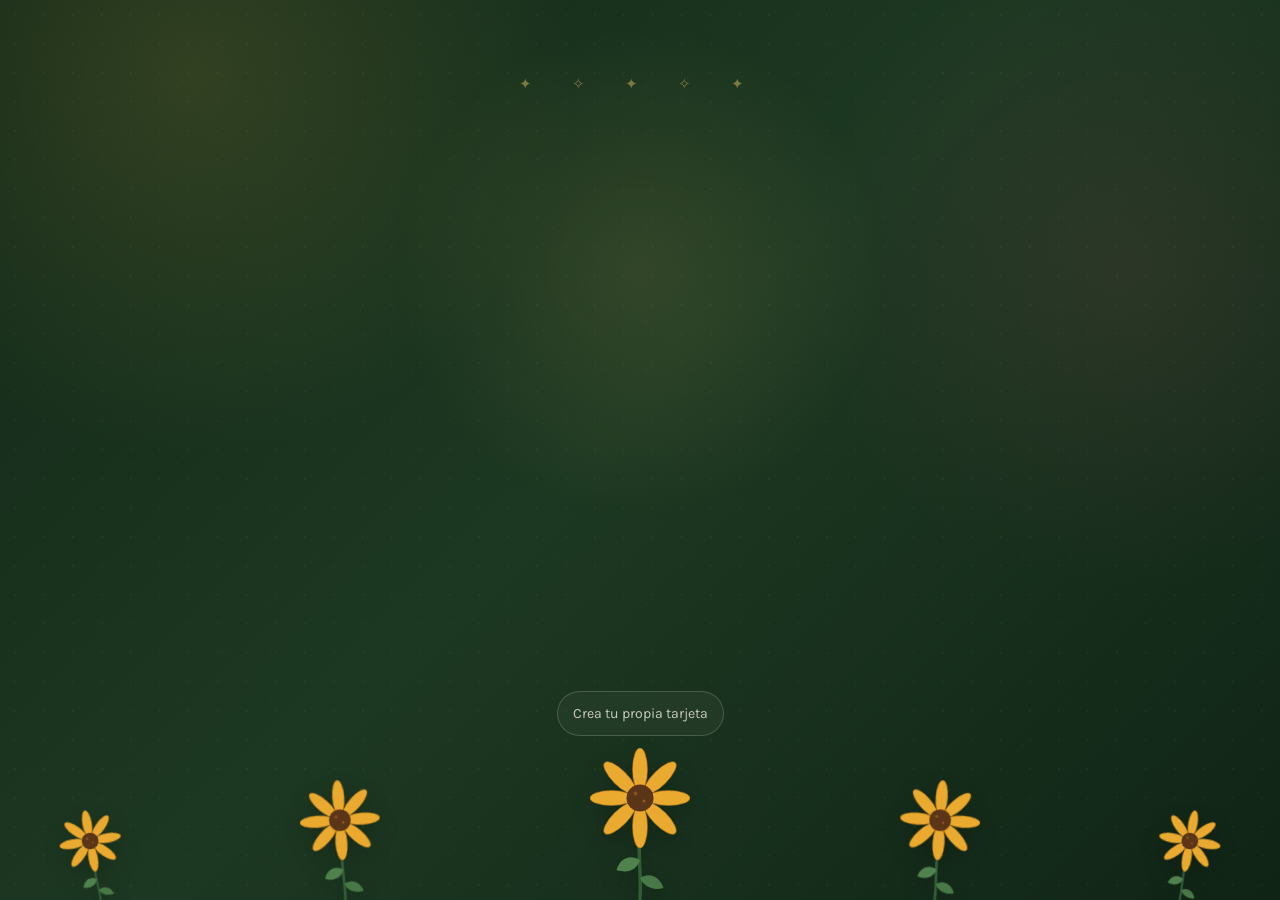
==== tarjeta.html @ 8144c994 "Add files via upload" ====
<!DOCTYPE html>
<html lang="es">
<head>
<meta charset="UTF-8">
<meta name="viewport" content="width=device-width, initial-scale=1.0">
<title>Una flor amarilla para ti</title>
<meta name="description" content="Alguien te envió una flor amarilla.">

<link rel="preconnect" href="https://fonts.googleapis.com">
<link rel="preconnect" href="https://fonts.gstatic.com" crossorigin>
<link href="https://fonts.googleapis.com/css2?family=Fraunces:ital,wght@0,400;0,500;0,600;1,500&family=Karla:wght@400;500;700&display=swap" rel="stylesheet">
<link rel="stylesheet" href="styles.css">
</head>
<body>

<!-- Símbolos de flores, reutilizados con <use> -->
<svg width="0" height="0" style="position:absolute" aria-hidden="true">
  <defs>
    <g id="flor-girasol">
      <path d="M100 176 C95 215 103 250 100 302" fill="none" stroke="#315c35" stroke-width="7" stroke-linecap="round"/>
      <path d="M100 224 C79 211 59 222 53 244 C76 252 94 243 100 224Z" fill="#4f824c"/>
      <path d="M100 260 C121 247 140 259 147 280 C124 286 107 276 100 260Z" fill="#477845"/>
      <g fill="var(--yellow)" stroke="#a66a17" stroke-width="1.2">
        <ellipse cx="100" cy="43" rx="15" ry="43"/>
        <ellipse cx="100" cy="43" rx="15" ry="43" transform="rotate(45 100 100)"/>
        <ellipse cx="100" cy="43" rx="15" ry="43" transform="rotate(90 100 100)"/>
        <ellipse cx="100" cy="43" rx="15" ry="43" transform="rotate(135 100 100)"/>
        <ellipse cx="100" cy="43" rx="15" ry="43" transform="rotate(180 100 100)"/>
        <ellipse cx="100" cy="43" rx="15" ry="43" transform="rotate(225 100 100)"/>
        <ellipse cx="100" cy="43" rx="15" ry="43" transform="rotate(270 100 100)"/>
        <ellipse cx="100" cy="43" rx="15" ry="43" transform="rotate(315 100 100)"/>
      </g>
      <circle cx="100" cy="100" r="27" fill="#5a3518"/>
      <circle cx="91" cy="91" r="4" fill="#8f5a23" opacity=".8"/>
      <circle cx="108" cy="106" r="3" fill="#9b6529" opacity=".8"/>
    </g>

    <g id="flor-margarita">
      <path d="M100 176 C95 215 103 250 100 302" fill="none" stroke="#315c35" stroke-width="7" stroke-linecap="round"/>
      <path d="M100 224 C79 211 59 222 53 244 C76 252 94 243 100 224Z" fill="#4f824c"/>
      <path d="M100 260 C121 247 140 259 147 280 C124 286 107 276 100 260Z" fill="#477845"/>
      <g fill="#fff8e8" stroke="#d7c7a5" stroke-width="1">
        <ellipse cx="100" cy="49" rx="10" ry="47"/>
        <ellipse cx="100" cy="49" rx="10" ry="47" transform="rotate(30 100 100)"/>
        <ellipse cx="100" cy="49" rx="10" ry="47" transform="rotate(60 100 100)"/>
        <ellipse cx="100" cy="49" rx="10" ry="47" transform="rotate(90 100 100)"/>
        <ellipse cx="100" cy="49" rx="10" ry="47" transform="rotate(120 100 100)"/>
        <ellipse cx="100" cy="49" rx="10" ry="47" transform="rotate(150 100 100)"/>
        <ellipse cx="100" cy="49" rx="10" ry="47" transform="rotate(180 100 100)"/>
        <ellipse cx="100" cy="49" rx="10" ry="47" transform="rotate(210 100 100)"/>
        <ellipse cx="100" cy="49" rx="10" ry="47" transform="rotate(240 100 100)"/>
        <ellipse cx="100" cy="49" rx="10" ry="47" transform="rotate(270 100 100)"/>
        <ellipse cx="100" cy="49" rx="10" ry="47" transform="rotate(300 100 100)"/>
        <ellipse cx="100" cy="49" rx="10" ry="47" transform="rotate(330 100 100)"/>
      </g>
      <circle cx="100" cy="100" r="21" fill="#d89b28"/>
      <circle cx="100" cy="100" r="15" fill="#b87920"/>
    </g>

    <!-- Tulipán: copa ancha, pétalos separados y cáliz claramente reconocible -->
    <g id="flor-tulipan">
      <path d="M100 174 C96 213 103 252 100 304" fill="none" stroke="#315c35" stroke-width="7" stroke-linecap="round"/>
      <path d="M100 223 C79 209 55 222 49 248 C74 255 93 242 100 223Z" fill="#4f824c"/>
      <path d="M100 258 C120 246 142 260 150 283 C125 288 107 276 100 258Z" fill="#477845"/>
      <path d="M55 70
               C62 93 65 112 63 132
               C61 153 73 176 91 181
               C98 183 100 174 100 164
               C99 145 93 127 92 109
               C91 91 82 76 70 65Z"
            fill="#e6a52c" stroke="#a86619" stroke-width="1.5"/>
      <path d="M145 70
               C138 93 135 112 137 132
               C139 153 127 176 109 181
               C102 183 100 174 100 164
               C101 145 107 127 108 109
               C109 91 118 76 130 65Z"
            fill="#f0bd45" stroke="#a86619" stroke-width="1.5"/>
      <path d="M70 65
               C79 76 88 82 100 82
               C112 82 121 76 130 65
               C128 91 126 111 127 132
               C128 160 117 181 100 184
               C83 181 72 160 73 132
               C74 111 72 91 70 65Z"
            fill="#f3c34f" stroke="#a86619" stroke-width="1.5"/>
      <path d="M100 83 C94 105 95 140 100 173" fill="none" stroke="#c47c20" stroke-width="2" opacity=".35"/>
      <path d="M82 83 C76 111 79 145 89 166" fill="none" stroke="#c47c20" stroke-width="1.5" opacity=".22"/>
      <path d="M118 83 C124 111 121 145 111 166" fill="none" stroke="#c47c20" stroke-width="1.5" opacity=".22"/>
    </g>

    <!-- Rosa: varios pétalos superpuestos y centro en espiral, en vez de círculos -->
    <g id="flor-rosa">
      <path d="M100 174 C96 213 103 252 100 304" fill="none" stroke="#315c35" stroke-width="7" stroke-linecap="round"/>
      <path d="M100 223 C78 210 56 223 50 248 C75 255 94 242 100 223Z" fill="#4f824c"/>
      <path d="M100 258 C120 246 142 260 150 283 C125 288 107 276 100 258Z" fill="#477845"/>
      <path d="M54 91
               C50 70 67 51 88 56
               C99 38 126 43 133 63
               C153 67 159 91 145 105
               C150 127 129 143 111 137
               C96 153 70 143 69 124
               C51 117 45 102 54 91Z"
            fill="#efbd43" stroke="#a86619" stroke-width="1.5"/>
      <path d="M66 88
               C75 67 96 63 109 78
               C121 63 145 73 141 93
               C159 100 149 124 130 121
               C128 140 103 143 94 126
               C77 138 59 121 69 107
               C53 101 55 91 66 88Z"
            fill="#f4c956" stroke="#b2711d" stroke-width="1.4"/>
      <path d="M80 91
               C84 76 103 73 111 87
               C122 77 137 91 128 103
               C139 114 122 130 109 119
               C101 135 82 124 88 110
               C72 106 70 96 80 91Z"
            fill="#e9ad32" stroke="#a86619" stroke-width="1.3"/>
      <path d="M92 96 C98 87 111 91 108 101 C119 100 121 113 110 116 C105 127 93 120 96 111 C85 110 84 100 92 96Z"
            fill="#d99225" stroke="#9a5f18" stroke-width="1.2"/>
      <path d="M99 101 C104 96 112 101 108 106 C113 111 106 116 101 112 C96 116 91 110 96 106 C92 102 95 98 99 101Z"
            fill="#9f5d1b"/>
    </g>
  </defs>
</svg>

<main class="tarjeta-page">
  <div class="bloom-stage" id="bloom-stage" hidden></div>

  <div class="card card-pending" id="card">
    <div class="petals-layer" id="petals"></div>
    <div class="card-flower">
      <svg viewBox="0 0 200 320" aria-hidden="true"><use href="#flor-girasol" id="flower-use"></use></svg>
    </div>
    <div class="card-ornament" aria-hidden="true">❦</div>
    <p class="card-to">Para <span id="c-to">ti</span></p>
    <p class="card-msg" id="c-msg">Hoy es un buen día para regalar flores amarillas.</p>
    <p class="card-from" id="c-from"></p>
  </div>
  <div class="tarjeta-footer">
    <a href="index.html">Crea tu propia tarjeta</a>
  </div>
</main>

<script src="tarjeta.js"></script>
</body>
</html>
---- styles.css ----
:root{
  --green-deep:#172d1b;
  --green-mid:#23452a;
  --green-panel:#2c5331;
  --green-line:rgba(255,247,220,.18);
  --yellow:#e9aa2f;
  --yellow-soft:#ffd66e;
  --gold:#b9781e;
  --cream:#fff6df;
  --paper:#f8edcf;
  --ink:#332512;
  --ink-soft:#756344;
  --text-onDark:#fff8e8;
  --text-onDark-muted:rgba(255,248,232,.76);
  --rose:#d45d6e;
  --shadow:0 28px 70px rgba(5,18,8,.42);
  --max-content:920px;
}
*{box-sizing:border-box}
html{scroll-behavior:smooth}
body{
  margin:0;
  min-height:100vh;
  color:var(--text-onDark);
  font-family:'Karla',sans-serif;
  font-size:1.05rem;
  line-height:1.65;
  -webkit-font-smoothing:antialiased;
  background:
    radial-gradient(circle at 15% 8%,rgba(255,205,82,.12),transparent 28%),
    radial-gradient(circle at 88% 30%,rgba(210,94,112,.10),transparent 25%),
    linear-gradient(135deg,#132918 0%,#1d3822 48%,#102416 100%);
  overflow-x:hidden;
}
body::before{
  content:"";
  position:fixed;
  inset:0;
  pointer-events:none;
  opacity:.28;
  background-image:
    radial-gradient(rgba(255,255,255,.16) 1px,transparent 1px),
    radial-gradient(rgba(255,214,110,.10) 1px,transparent 1px);
  background-size:29px 29px,47px 47px;
  background-position:0 0,13px 17px;
}
h1,h2,h3{font-family:'Fraunces',serif;font-weight:600;margin:0 0 .5em;line-height:1.1}
p{margin:0 0 1em}
a{color:inherit}
img,svg{display:block;max-width:100%}
button{font-family:'Karla',sans-serif;cursor:pointer;border:none}
button:focus-visible,a:focus-visible,input:focus-visible,textarea:focus-visible{outline:2px solid var(--yellow-soft);outline-offset:3px}
.wrap{max-width:var(--max-content);margin:0 auto;padding:0 24px}

/* HERO */
.hero{
  position:relative;
  padding:74px 0 54px;
  text-align:center;
}
.hero::after{
  content:"";
  position:absolute;
  left:8%;right:8%;bottom:0;height:1px;
  background:linear-gradient(90deg,transparent,rgba(255,214,110,.45),transparent);
}
.hero-flower{
  width:145px;
  margin:0 auto 20px;
  filter:drop-shadow(0 14px 20px rgba(0,0,0,.25));
}
.hero-flower svg{width:100%;height:auto}
@media (prefers-reduced-motion:no-preference){
  .hero-flower{animation:sway 6s ease-in-out infinite;transform-origin:50% 100%}
}
@keyframes sway{0%,100%{transform:rotate(-4deg) translateY(0)}50%{transform:rotate(4deg) translateY(-7px)}}
.hero h1{
  font-size:clamp(2.25rem,6vw,4.25rem);
  max-width:15ch;
  margin:0 auto;
  text-wrap:balance;
  text-shadow:0 4px 24px rgba(0,0,0,.22);
}
.hero .lede{
  max-width:62ch;
  margin:22px auto 0;
  color:var(--text-onDark-muted);
  font-size:1.08rem;
}
.pill{
  display:inline-flex;align-items:center;gap:9px;
  margin-top:28px;padding:10px 19px;border-radius:999px;
  background:rgba(255,246,220,.08);
  border:1px solid rgba(255,214,110,.30);
  box-shadow:inset 0 1px rgba(255,255,255,.08),0 8px 25px rgba(0,0,0,.16);
  backdrop-filter:blur(8px);
}
.pill strong{color:var(--yellow-soft)}
.cta-row{margin-top:34px;display:flex;justify-content:center}
.btn{
  display:inline-flex;align-items:center;justify-content:center;
  padding:14px 26px;border-radius:16px;
  font-size:1rem;font-weight:700;text-decoration:none;
  transition:transform .2s ease,box-shadow .2s ease,background .2s ease,border-color .2s ease;
}
.btn:hover{transform:translateY(-3px) scale(1.02)}
.btn-primary{
  color:#302007;
  background:linear-gradient(135deg,#f3bd45,#d99420);
  box-shadow:0 12px 30px rgba(211,151,35,.28),inset 0 1px rgba(255,255,255,.45);
}
.btn-primary:hover{background:linear-gradient(135deg,#ffd66e,#e9aa2f);box-shadow:0 16px 38px rgba(211,151,35,.38)}
.btn-ghost{
  color:var(--text-onDark);
  background:rgba(255,255,255,.055);
  border:1px solid var(--green-line);
  backdrop-filter:blur(8px);
}
.btn-ghost:hover{border-color:rgba(255,214,110,.55);color:var(--yellow-soft);background:rgba(255,214,110,.08)}

/* GARLAND */
.garland{
  display:flex;justify-content:center;align-items:flex-end;gap:18px;
  margin:12px 0 38px;opacity:.98;
  filter:drop-shadow(0 10px 18px rgba(0,0,0,.18));
}
.garland svg{width:48px;height:auto;transition:transform .3s ease}
.garland svg:nth-child(2){width:62px}
.garland svg:nth-child(3){width:54px}
.garland svg:nth-child(4){width:62px}
.garland svg:hover{transform:translateY(-7px) rotate(3deg)}

/* CARD */
.card{
  position:relative;
  isolation:isolate;
  background:
    radial-gradient(circle at 50% 0%,rgba(255,255,255,.7),transparent 34%),
    linear-gradient(135deg,var(--cream),var(--paper));
  color:var(--ink);
  border-radius:28px 10px 30px 12px;
  padding:58px 42px 48px;
  text-align:center;
  overflow:hidden;
  box-shadow:var(--shadow),inset 0 0 0 1px rgba(145,92,20,.16);
  transform:rotate(-.35deg);
}
.card::before{
  content:"";
  position:absolute;inset:13px;
  border:2px solid rgba(157,103,28,.30);
  border-radius:21px 7px 23px 8px;
  pointer-events:none;
}
.card::after{
  content:"";
  position:absolute;inset:20px;
  border:1px dashed rgba(157,103,28,.20);
  border-radius:17px 5px 19px 6px;
  pointer-events:none;
}
.card .card-flower{width:125px;margin:0 auto 17px;position:relative;z-index:2;filter:drop-shadow(0 10px 12px rgba(113,68,18,.22))}
.card-flower svg{width:100%;height:auto}
.card-to{
  font-family:'Fraunces',serif;font-size:1.48rem;
  color:#694617;margin-bottom:16px;position:relative;z-index:2;
}
.card-msg{
  font-family:'Fraunces',serif;font-style:italic;font-size:1.25rem;line-height:1.62;
  max-width:38ch;margin:0 auto 22px;position:relative;z-index:2;white-space:pre-wrap;
}
.card-from{color:var(--ink-soft);font-size:1rem;position:relative;z-index:2}
.card .petals-layer{position:absolute;inset:0;overflow:hidden;pointer-events:none;z-index:3}
.petal{
  position:absolute;top:-12%;width:13px;height:18px;
  background:linear-gradient(135deg,#f6c84d,#d99020);
  border-radius:70% 20% 70% 20%;
  opacity:.9;animation-name:fall;animation-timing-function:ease-in-out;animation-fill-mode:forwards;
  box-shadow:0 2px 5px rgba(109,65,13,.18);
}
@keyframes fall{
  0%{transform:translate(0,0) rotate(0deg) scale(.8);opacity:0}
  12%{opacity:.95}
  100%{transform:translate(var(--drift,20px),460px) rotate(300deg) scale(1.1);opacity:0}
}

/* CREATOR */
.creator{position:relative;padding:38px 0 80px;margin-top:14px}
.creator h2{font-size:clamp(2rem,4vw,2.8rem);text-align:center;padding-top:16px}
.creator .intro{color:var(--text-onDark-muted);margin:0 auto 38px;max-width:62ch;text-align:center}
.creator-grid{
  display:grid;grid-template-columns:1fr;gap:34px;
  align-items:start;
}
@media (min-width:760px){.creator-grid{grid-template-columns:minmax(0,1fr) minmax(0,1fr)}}
.creator-grid > form{
  padding:30px;border-radius:26px;
  background:linear-gradient(145deg,rgba(255,255,255,.075),rgba(255,255,255,.025));
  border:1px solid rgba(255,214,110,.16);
  box-shadow:0 20px 45px rgba(0,0,0,.18);
  backdrop-filter:blur(10px);
}
form{display:flex;flex-direction:column;gap:19px}
.field label,fieldset.flower-field legend{
  display:block;font-size:.92rem;color:var(--text-onDark-muted);margin-bottom:7px;font-weight:700
}
.field input,.field textarea{
  width:100%;background:rgba(11,31,16,.35);
  border:1px solid var(--green-line);border-radius:14px;
  padding:13px 15px;color:var(--text-onDark);
  font-family:'Karla',sans-serif;font-size:1rem;
  box-shadow:inset 0 1px rgba(255,255,255,.035);
  transition:border-color .2s,box-shadow .2s,transform .2s;
}
.field input:focus,.field textarea:focus{
  border-color:rgba(255,214,110,.65);
  box-shadow:0 0 0 4px rgba(255,214,110,.09);
  transform:translateY(-1px);outline:none
}
.field textarea{min-height:125px;resize:vertical}
.field input::placeholder,.field textarea::placeholder{color:rgba(243,239,227,.42)}
fieldset.flower-field{border:none;padding:0;margin:0}
.flower-options{display:grid;grid-template-columns:repeat(4,1fr);gap:9px}
.flower-option{position:relative}
.flower-option input{position:absolute;opacity:0;width:100%;height:100%;margin:0;cursor:pointer}
.flower-option .chip{
  display:flex;flex-direction:column;align-items:center;gap:6px;
  width:100%;padding:12px 5px 10px;border-radius:15px;
  border:1px solid var(--green-line);background:rgba(255,255,255,.045);
  transition:transform .2s,border-color .2s,background .2s,box-shadow .2s
}
.flower-option .chip svg{width:45px;height:68px}
.flower-option .chip span{font-size:.76rem;color:var(--text-onDark-muted)}
.flower-option:hover .chip{transform:translateY(-3px);border-color:rgba(255,214,110,.35)}
.flower-option input:checked + .chip{
  border-color:var(--yellow-soft);
  background:linear-gradient(145deg,rgba(231,167,46,.20),rgba(231,167,46,.07));
  box-shadow:0 9px 22px rgba(0,0,0,.14),inset 0 0 0 1px rgba(255,214,110,.15)
}
.flower-option input:checked + .chip span{color:var(--yellow-soft);font-weight:700}
.flower-option input:focus-visible + .chip{outline:2px solid var(--yellow-soft);outline-offset:2px}
.form-actions{display:flex;flex-wrap:wrap;gap:12px;margin-top:3px}
.form-actions .btn{flex:1;min-width:145px}
#copy-feedback{min-height:1.2em;font-size:.9rem;color:var(--yellow-soft);margin:2px 0 0;text-align:center}
.creator-grid > div > .card{position:sticky;top:24px}
.preview-note{text-align:center;font-size:.85rem;color:var(--text-onDark-muted);margin-top:15px}

/* ABOUT + FOOTER */
.about{
  padding:25px 0 70px;
  border-top:1px solid rgba(255,214,110,.16);
  background:rgba(0,0,0,.08)
}
.about .grid{
  display:grid;grid-template-columns:1fr;gap:18px;padding:35px 0 0;
  max-width:760px;margin:auto
}
.about h2{font-size:clamp(2rem,4vw,2.7rem)}
.about p{color:var(--text-onDark-muted)}
footer{
  padding:35px 0 50px;border-top:1px solid var(--green-line);
  text-align:center;color:var(--text-onDark-muted);font-size:.88rem
}
footer a{color:var(--yellow-soft);text-decoration:none}
footer a:hover{text-decoration:underline}

/* TARJETA DESTINATARIO */
.tarjeta-page{
  min-height:100vh;display:flex;flex-direction:column;align-items:center;justify-content:center;
  padding:38px 20px;position:relative;
  background:
    radial-gradient(circle at 50% 30%,rgba(255,214,110,.10),transparent 28%),
    transparent;
}
.tarjeta-page .card{width:100%;max-width:500px}
.tarjeta-footer{margin-top:30px;text-align:center;opacity:0;animation:footer-in .7s ease-out .35s forwards}
.tarjeta-footer a{
  display:inline-block;padding:10px 15px;border:1px solid var(--green-line);border-radius:999px;
  background:rgba(255,255,255,.04);font-size:.88rem;color:var(--text-onDark-muted);text-decoration:none;
  transition:.2s
}
.tarjeta-footer a:hover{color:var(--yellow-soft);border-color:rgba(255,214,110,.4);transform:translateY(-2px)}
@keyframes footer-in{to{opacity:1}}
.card.card-pending{opacity:0;transform:translateY(22px) scale(.94) rotate(-1deg)}
.card.card-reveal{animation:card-in .9s cubic-bezier(.2,.9,.25,1) forwards}
@keyframes card-in{0%{opacity:0;transform:translateY(28px) scale(.88) rotate(-2deg)}65%{opacity:1;transform:translateY(-5px) scale(1.015) rotate(.35deg)}100%{opacity:1;transform:rotate(-.35deg)}}

/* BLOOM */
.bloom-stage{position:fixed;inset:0;z-index:5;overflow:hidden;pointer-events:none}
.stage-anchor{position:absolute;bottom:-8px;width:var(--w,80px);transform:translateX(-50%)}
.stage-flower{transform:rotate(var(--rot,0deg));transform-origin:bottom center;transition:transform .8s cubic-bezier(.55,0,.85,.35),opacity .8s ease-in}
.stage-flower svg{width:100%;height:auto;display:block;filter:drop-shadow(0 8px 10px rgba(0,0,0,.18))}
.stage-flower .grow{
  opacity:0;transform:scaleY(0);transform-origin:bottom center;
  animation:stem-grow .95s cubic-bezier(.34,1.4,.64,1) forwards;animation-delay:var(--delay,0s)
}
.stage-flower.leaving{transform:translate(var(--tx,0),-25px) rotate(var(--rot,0deg)) scale(.72);opacity:0}
@keyframes stem-grow{0%{transform:scaleY(0);opacity:0}65%{transform:scaleY(1.08);opacity:1}100%{transform:scaleY(1);opacity:1}}

/* EXTRA FLOATING DECOR */
.hero::before,.tarjeta-page::before{
  content:"✦  ✧  ✦  ✧  ✦";
  position:absolute;top:20px;left:50%;transform:translateX(-50%);
  color:rgba(255,214,110,.42);letter-spacing:18px;font-size:13px;white-space:nowrap;
  animation:sparkle 3s ease-in-out infinite
}
.tarjeta-page::before{top:8%;font-size:15px}
@keyframes sparkle{0%,100%{opacity:.35;transform:translateX(-50%) scale(.96)}50%{opacity:.85;transform:translateX(-50%) scale(1.04)}}

@media (max-width:600px){
  .hero{padding-top:55px}
  .hero h1{font-size:2.25rem}
  .hero-flower{width:120px}
  .garland{gap:8px}
  .garland svg{width:35px!important}
  .card{padding:48px 25px 40px}
  .card .card-flower{width:108px}
  .creator-grid > form{padding:22px}
  .flower-options{grid-template-columns:repeat(2,1fr)}
  .form-actions{flex-direction:column}
}
@media (prefers-reduced-motion:reduce){
  html{scroll-behavior:auto}
  *,*::before,*::after{animation-duration:.01ms!important;animation-iteration-count:1!important;transition-duration:.01ms!important}
  .bloom-stage{display:none}
  .card.card-pending{opacity:1;transform:none}
}

.hero-kicker{display:inline-block;margin-bottom:13px;color:var(--yellow-soft);font-weight:700;letter-spacing:.10em;text-transform:uppercase;font-size:.78rem;opacity:.9}

.card-ornament{position:relative;z-index:2;color:var(--gold);font-size:1.55rem;line-height:1;margin-bottom:7px;opacity:.85;text-shadow:0 2px 5px rgba(145,92,20,.16)}
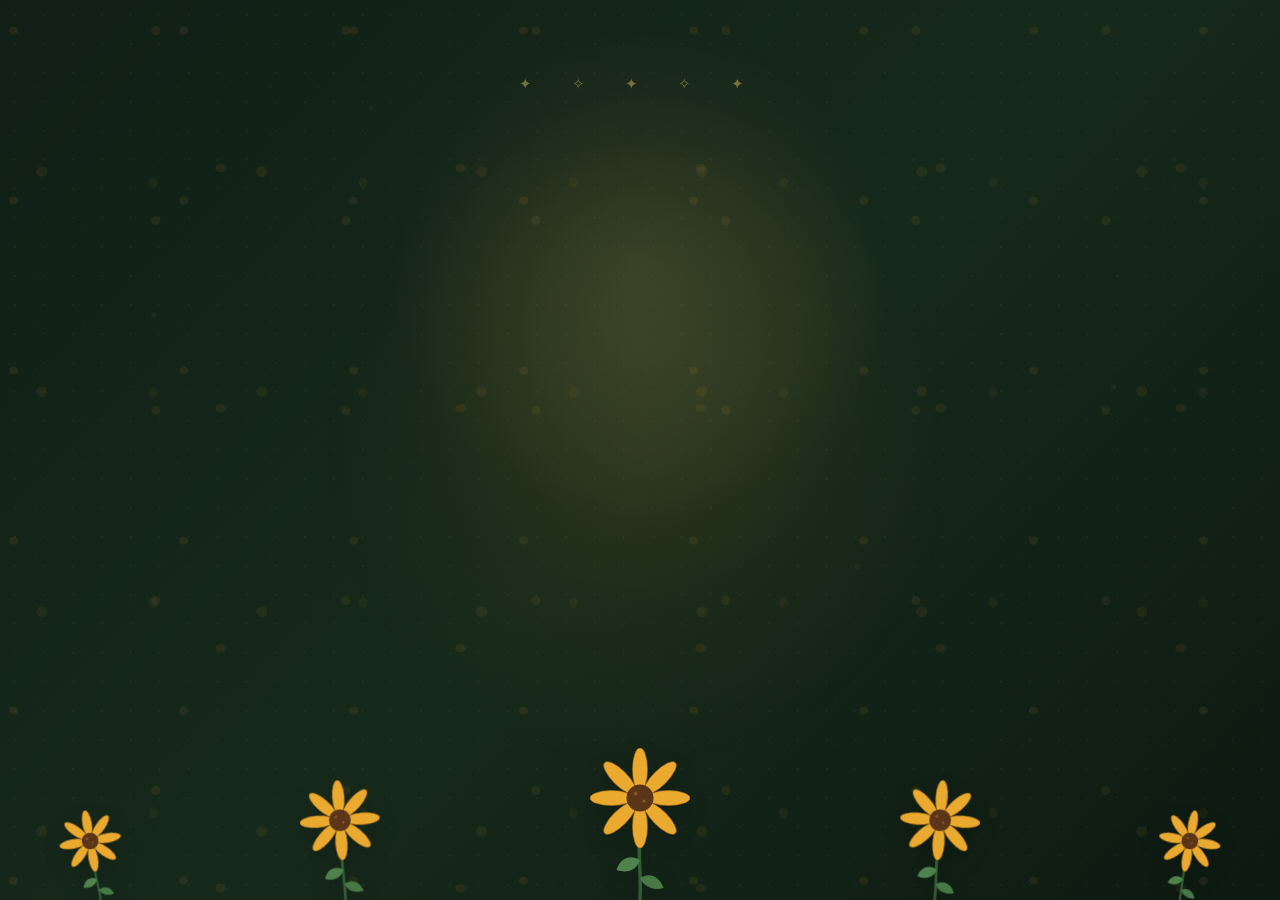
==== commit 0ec264f3: "Add files via upload" ====
--- a/tarjeta.html
+++ b/tarjeta.html
@@ -12,6 +12,7 @@
 <link rel="stylesheet" href="styles.css">
 </head>
 <body>
+  <div class="background-blooms" aria-hidden="true"></div>
 
 <!-- Símbolos de flores, reutilizados con <use> -->
 <svg width="0" height="0" style="position:absolute" aria-hidden="true">
@@ -138,9 +139,6 @@
     <p class="card-msg" id="c-msg">Hoy es un buen día para regalar flores amarillas.</p>
     <p class="card-from" id="c-from"></p>
   </div>
-  <div class="tarjeta-footer">
-    <a href="index.html">Crea tu propia tarjeta</a>
-  </div>
 </main>
 
 <script src="tarjeta.js"></script>
--- a/styles.css
+++ b/styles.css
@@ -28,9 +28,8 @@
   line-height:1.65;
   -webkit-font-smoothing:antialiased;
   background:
-    radial-gradient(circle at 15% 8%,rgba(255,205,82,.12),transparent 28%),
-    radial-gradient(circle at 88% 30%,rgba(210,94,112,.10),transparent 25%),
-    linear-gradient(135deg,#132918 0%,#1d3822 48%,#102416 100%);
+    radial-gradient(circle at 50% 38%,rgba(255,214,110,.055),transparent 30%),
+    linear-gradient(135deg,#111f16 0%,#17291b 52%,#0d1911 100%);
   overflow-x:hidden;
 }
 body::before{
@@ -140,7 +139,7 @@
     linear-gradient(135deg,var(--cream),var(--paper));
   color:var(--ink);
   border-radius:28px 10px 30px 12px;
-  padding:58px 42px 48px;
+  padding:72px 54px 58px;
   text-align:center;
   overflow:hidden;
   box-shadow:var(--shadow),inset 0 0 0 1px rgba(145,92,20,.16);
@@ -273,7 +272,7 @@
     radial-gradient(circle at 50% 30%,rgba(255,214,110,.10),transparent 28%),
     transparent;
 }
-.tarjeta-page .card{width:100%;max-width:500px}
+.tarjeta-page .card{width:min(92vw,650px);max-width:650px;min-height:620px;display:flex;flex-direction:column;justify-content:center}
 .tarjeta-footer{margin-top:30px;text-align:center;opacity:0;animation:footer-in .7s ease-out .35s forwards}
 .tarjeta-footer a{
   display:inline-block;padding:10px 15px;border:1px solid var(--green-line);border-radius:999px;
@@ -330,3 +329,116 @@
 .hero-kicker{display:inline-block;margin-bottom:13px;color:var(--yellow-soft);font-weight:700;letter-spacing:.10em;text-transform:uppercase;font-size:.78rem;opacity:.9}
 
 .card-ornament{position:relative;z-index:2;color:var(--gold);font-size:1.55rem;line-height:1;margin-bottom:7px;opacity:.85;text-shadow:0 2px 5px rgba(145,92,20,.16)}
+
+/* V2 — botanical background and richer paper-card decoration */
+.background-blooms{
+  position:fixed;
+  inset:0;
+  z-index:0;
+  pointer-events:none;
+  overflow:hidden;
+  opacity:.72;
+}
+.background-blooms::before,
+.background-blooms::after{
+  content:"";
+  position:absolute;
+  inset:0;
+  background-repeat:no-repeat;
+}
+.background-blooms::before{
+  background:
+    radial-gradient(ellipse at 8% 18%,rgba(233,170,47,.12) 0 4px,transparent 5px),
+    radial-gradient(ellipse at 19% 78%,rgba(233,170,47,.10) 0 5px,transparent 6px),
+    radial-gradient(ellipse at 82% 16%,rgba(233,170,47,.11) 0 4px,transparent 5px),
+    radial-gradient(ellipse at 92% 70%,rgba(233,170,47,.10) 0 5px,transparent 6px),
+    radial-gradient(ellipse at 73% 87%,rgba(233,170,47,.08) 0 4px,transparent 5px);
+  background-size:170px 170px,220px 220px,190px 190px,240px 240px,210px 210px;
+  animation:bg-drift 18s ease-in-out infinite alternate;
+}
+.background-blooms::after{
+  opacity:.55;
+  background-image:
+    radial-gradient(circle at 12% 35%,rgba(255,214,110,.16) 0 2px,transparent 3px),
+    radial-gradient(circle at 87% 43%,rgba(255,214,110,.15) 0 2px,transparent 3px),
+    radial-gradient(circle at 29% 12%,rgba(255,214,110,.12) 0 2px,transparent 3px),
+    radial-gradient(circle at 67% 63%,rgba(255,214,110,.13) 0 2px,transparent 3px);
+  animation:sparkle-field 7s ease-in-out infinite;
+}
+@keyframes bg-drift{
+  from{transform:translate3d(-7px,0,0) scale(1)}
+  to{transform:translate3d(7px,-8px,0) scale(1.035)}
+}
+@keyframes sparkle-field{
+  0%,100%{opacity:.3}
+  50%{opacity:.8}
+}
+
+/* Little botanical corners on the paper */
+.card{
+  border:1px solid rgba(133,83,16,.14);
+}
+.card::before{
+  inset:12px;
+  border:2px solid rgba(157,103,28,.34);
+  box-shadow:
+    inset 0 0 0 7px rgba(255,255,255,.08),
+    inset 0 0 0 9px rgba(157,103,28,.08);
+}
+.card::after{
+  inset:25px;
+  border:1px dashed rgba(157,103,28,.26);
+}
+.card > *:not(.petals-layer){
+  position:relative;
+  z-index:4;
+}
+.card::marker{display:none}
+.card-ornament{
+  font-size:2rem;
+  letter-spacing:.25em;
+  margin-bottom:10px;
+  text-shadow:0 2px 5px rgba(145,92,20,.18);
+}
+.card .card-flower{
+  width:145px;
+  margin-bottom:22px;
+  filter:drop-shadow(0 13px 16px rgba(113,68,18,.25));
+}
+.card-to{
+  font-size:1.65rem;
+  margin-bottom:20px;
+}
+.card-msg{
+  font-size:1.38rem;
+  max-width:39ch;
+}
+.card-from{font-size:1.05rem}
+.tarjeta-page{
+  position:relative;
+  z-index:1;
+}
+.tarjeta-page::after{
+  content:"";
+  position:absolute;
+  width:min(700px,90vw);
+  height:min(700px,90vw);
+  border-radius:50%;
+  background:radial-gradient(circle,rgba(233,170,47,.07),transparent 65%);
+  pointer-events:none;
+  z-index:-1;
+}
+
+/* More visible falling petals around the reveal */
+.card .petal{
+  width:15px;
+  height:21px;
+}
+
+/* Main-page sections sit above the decorative background */
+.hero,.creator,.about,footer{
+  position:relative;
+  z-index:1;
+}
+
+.tarjeta-footer{display:none!important}
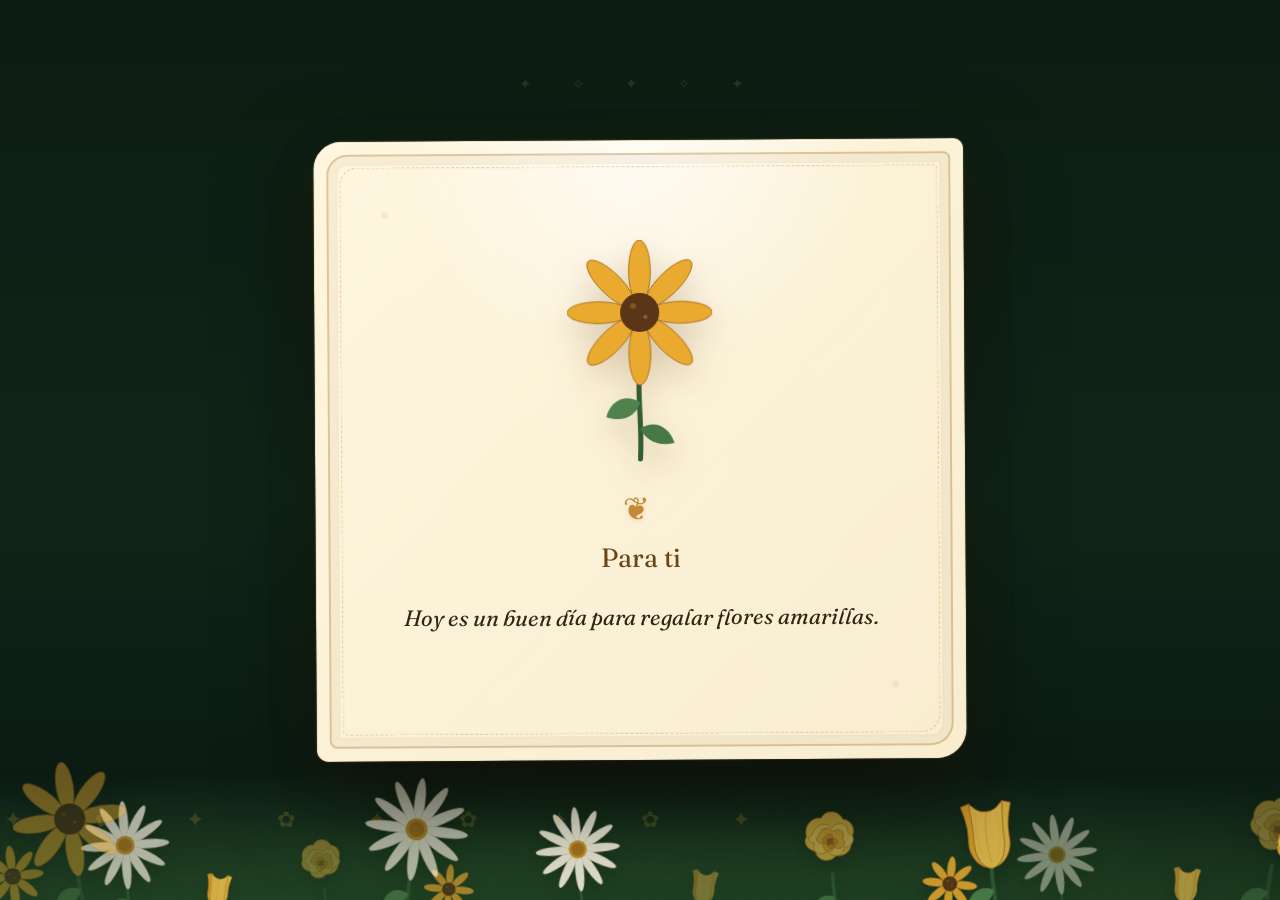
==== commit bd54466f: "Add files via upload" ====
--- a/tarjeta.html
+++ b/tarjeta.html
@@ -9,6 +9,7 @@
 <link rel="preconnect" href="https://fonts.googleapis.com">
 <link rel="preconnect" href="https://fonts.gstatic.com" crossorigin>
 <link href="https://fonts.googleapis.com/css2?family=Fraunces:ital,wght@0,400;0,500;0,600;1,500&family=Karla:wght@400;500;700&display=swap" rel="stylesheet">
+<link rel="icon" type="image/svg+xml" href="favicon.svg">
 <link rel="stylesheet" href="styles.css">
 </head>
 <body>
@@ -127,7 +128,7 @@
 </svg>
 
 <main class="tarjeta-page">
-  <div class="bloom-stage" id="bloom-stage" hidden></div>
+  <div class="flower-meadow" id="flower-meadow" aria-hidden="true"></div>
 
   <div class="card card-pending" id="card">
     <div class="petals-layer" id="petals"></div>
--- a/styles.css
+++ b/styles.css
@@ -442,3 +442,134 @@
 }
 
 .tarjeta-footer{display:none!important}
+
+/* V3 — quiet night garden: the card is the focus, the flowers live in the background */
+.tarjeta-page{
+  isolation:isolate;
+  overflow:hidden;
+  min-height:100svh;
+  background:
+    radial-gradient(circle at 50% 40%,rgba(255,211,102,.075),transparent 24%),
+    linear-gradient(180deg,#0d1c12 0%,#102518 55%,#0a1710 100%);
+}
+.tarjeta-page .background-blooms{
+  opacity:.35;
+  z-index:-4;
+}
+.tarjeta-page::before{z-index:-2;opacity:.28}
+.tarjeta-page::after{z-index:-3}
+
+/* A real field of flowers at the bottom */
+.flower-meadow{
+  position:absolute;
+  z-index:-1;
+  left:-4vw;
+  right:-4vw;
+  bottom:-10px;
+  height:44vh;
+  min-height:260px;
+  max-height:430px;
+  pointer-events:none;
+  overflow:hidden;
+  mask-image:linear-gradient(to top,black 0%,black 58%,transparent 100%);
+  -webkit-mask-image:linear-gradient(to top,black 0%,black 58%,transparent 100%);
+}
+.flower-meadow::before{
+  content:"";
+  position:absolute;
+  left:0;right:0;bottom:0;
+  height:45%;
+  background:
+    radial-gradient(ellipse at 10% 100%,rgba(38,74,40,.78),transparent 55%),
+    radial-gradient(ellipse at 36% 100%,rgba(30,62,34,.78),transparent 58%),
+    radial-gradient(ellipse at 66% 100%,rgba(37,72,38,.72),transparent 56%),
+    radial-gradient(ellipse at 92% 100%,rgba(28,60,32,.76),transparent 55%);
+}
+.meadow-flower{
+  position:absolute;
+  bottom:-34px;
+  width:var(--flower-w);
+  transform:rotate(var(--flower-rot));
+  opacity:var(--depth);
+  filter:drop-shadow(0 7px 7px rgba(0,0,0,.18));
+  transform-origin:50% 100%;
+  animation:
+    meadow-rise 1.1s cubic-bezier(.2,.9,.25,1) var(--rise-delay) both,
+    wind-sway 4.6s ease-in-out var(--wind-delay) infinite;
+}
+.meadow-flower-inner{
+  transform-origin:50% 100%;
+}
+.meadow-flower svg{
+  width:100%;
+  height:auto;
+}
+@keyframes meadow-rise{
+  from{opacity:0;transform:translateY(80px) rotate(var(--flower-rot)) scale(.75)}
+  to{opacity:var(--depth);transform:translateY(0) rotate(var(--flower-rot)) scale(1)}
+}
+@keyframes wind-sway{
+  0%,100%{margin-left:0;transform:rotate(calc(var(--flower-rot) - 2deg))}
+  25%{margin-left:9px;transform:rotate(calc(var(--flower-rot) + 5deg))}
+  50%{margin-left:17px;transform:rotate(calc(var(--flower-rot) + 8deg))}
+  75%{margin-left:6px;transform:rotate(calc(var(--flower-rot) + 2deg))}
+}
+
+/* A second, subtle layer of tiny yellow blooms farther back */
+.flower-meadow::after{
+  content:"✦  ✿  ✦   ✿   ✦   ✿  ✦  ✿  ✦";
+  position:absolute;
+  left:4%;
+  right:4%;
+  bottom:18%;
+  color:rgba(238,183,57,.18);
+  font-size:clamp(14px,2vw,22px);
+  letter-spacing:clamp(12px,3vw,34px);
+  white-space:nowrap;
+  animation:far-blossoms 5s ease-in-out infinite;
+}
+@keyframes far-blossoms{
+  0%,100%{transform:translateX(-8px);opacity:.35}
+  50%{transform:translateX(12px);opacity:.8}
+}
+
+/* The card now sits clearly above the meadow */
+.tarjeta-page .card{
+  z-index:5;
+  box-shadow:
+    0 35px 90px rgba(0,0,0,.55),
+    0 0 0 1px rgba(255,218,133,.09),
+    0 18px 55px rgba(183,120,30,.10),
+    inset 0 1px rgba(255,255,255,.65);
+}
+.tarjeta-page .card-reveal{
+  animation:card-in-v3 1s cubic-bezier(.18,.9,.25,1) forwards;
+}
+@keyframes card-in-v3{
+  0%{opacity:0;transform:translateY(32px) scale(.94) rotate(-1.5deg)}
+  65%{opacity:1;transform:translateY(-7px) scale(1.012) rotate(.45deg)}
+  100%{opacity:1;transform:translateY(0) scale(1) rotate(-.35deg)}
+}
+.tarjeta-page .card::before{
+  background:
+    radial-gradient(circle at 9% 10%,rgba(189,127,33,.10) 0 3px,transparent 4px),
+    radial-gradient(circle at 91% 90%,rgba(189,127,33,.10) 0 3px,transparent 4px);
+}
+.tarjeta-page .card::after{
+  box-shadow:inset 0 0 0 1px rgba(157,103,28,.04);
+}
+
+@media (max-width:700px){
+  .flower-meadow{height:34vh;min-height:205px}
+  .meadow-flower{bottom:-30px}
+  .tarjeta-page .card{
+    width:min(94vw,650px);
+    min-height:570px;
+    padding:55px 28px 48px;
+  }
+}
+@media (prefers-reduced-motion:reduce){
+  .flower-meadow{display:block;opacity:.55}
+  .meadow-flower{animation:none!important;transform:rotate(var(--flower-rot))!important}
+  .flower-meadow::after{animation:none}
+}
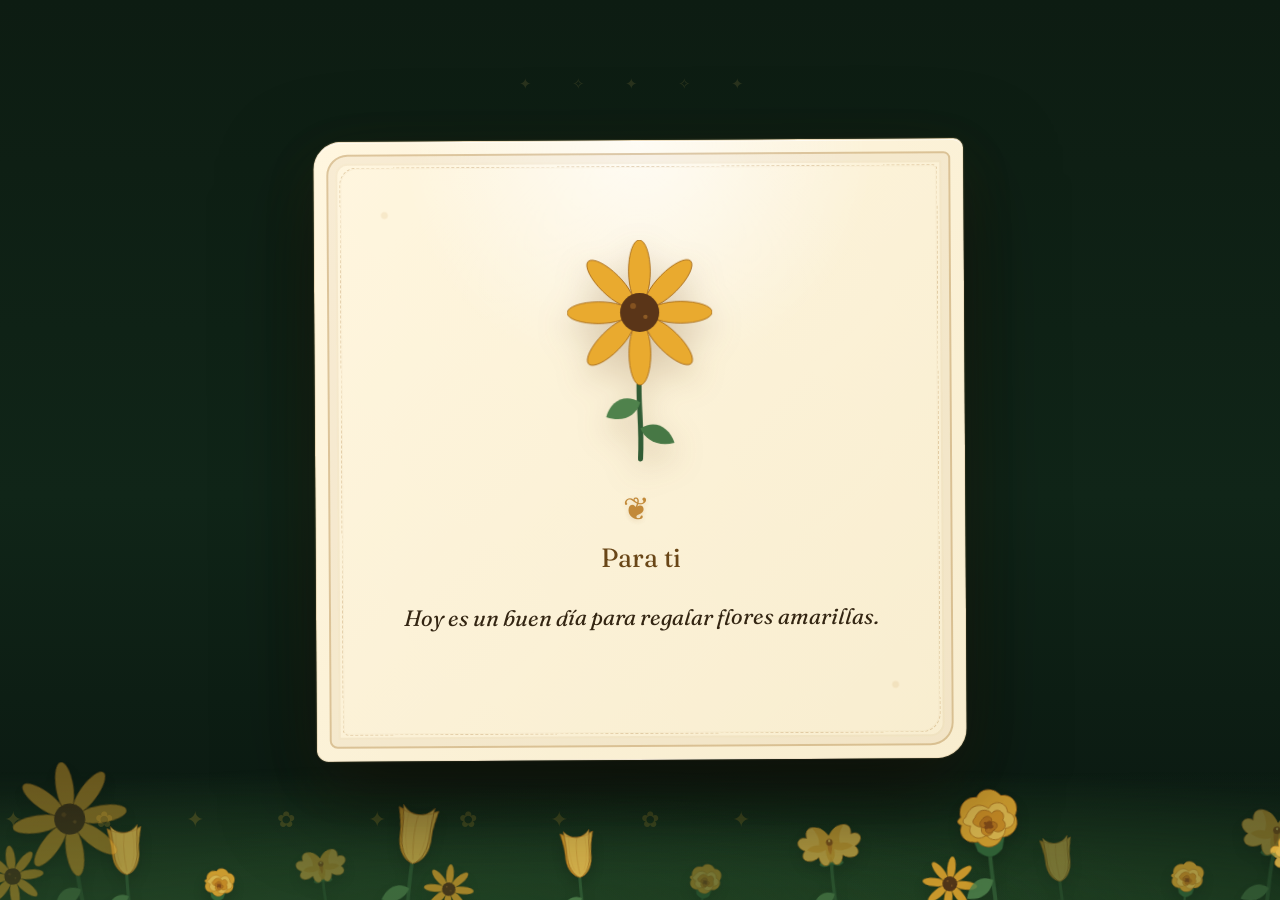
==== commit 1b738ce7: "Add files via upload" ====
--- a/tarjeta.html
+++ b/tarjeta.html
@@ -36,94 +36,120 @@
       <circle cx="91" cy="91" r="4" fill="#8f5a23" opacity=".8"/>
       <circle cx="108" cy="106" r="3" fill="#9b6529" opacity=".8"/>
     </g>
-
-    <g id="flor-margarita">
-      <path d="M100 176 C95 215 103 250 100 302" fill="none" stroke="#315c35" stroke-width="7" stroke-linecap="round"/>
-      <path d="M100 224 C79 211 59 222 53 244 C76 252 94 243 100 224Z" fill="#4f824c"/>
-      <path d="M100 260 C121 247 140 259 147 280 C124 286 107 276 100 260Z" fill="#477845"/>
-      <g fill="#fff8e8" stroke="#d7c7a5" stroke-width="1">
-        <ellipse cx="100" cy="49" rx="10" ry="47"/>
-        <ellipse cx="100" cy="49" rx="10" ry="47" transform="rotate(30 100 100)"/>
-        <ellipse cx="100" cy="49" rx="10" ry="47" transform="rotate(60 100 100)"/>
-        <ellipse cx="100" cy="49" rx="10" ry="47" transform="rotate(90 100 100)"/>
-        <ellipse cx="100" cy="49" rx="10" ry="47" transform="rotate(120 100 100)"/>
-        <ellipse cx="100" cy="49" rx="10" ry="47" transform="rotate(150 100 100)"/>
-        <ellipse cx="100" cy="49" rx="10" ry="47" transform="rotate(180 100 100)"/>
-        <ellipse cx="100" cy="49" rx="10" ry="47" transform="rotate(210 100 100)"/>
-        <ellipse cx="100" cy="49" rx="10" ry="47" transform="rotate(240 100 100)"/>
-        <ellipse cx="100" cy="49" rx="10" ry="47" transform="rotate(270 100 100)"/>
-        <ellipse cx="100" cy="49" rx="10" ry="47" transform="rotate(300 100 100)"/>
-        <ellipse cx="100" cy="49" rx="10" ry="47" transform="rotate(330 100 100)"/>
-      </g>
       <circle cx="100" cy="100" r="21" fill="#d89b28"/>
       <circle cx="100" cy="100" r="15" fill="#b87920"/>
     </g>
 
-    <!-- Tulipán: copa ancha, pétalos separados y cáliz claramente reconocible -->
+
+    <!-- Tulipán: copa más cerrada y pétalos recogidos -->
     <g id="flor-tulipan">
-      <path d="M100 174 C96 213 103 252 100 304" fill="none" stroke="#315c35" stroke-width="7" stroke-linecap="round"/>
-      <path d="M100 223 C79 209 55 222 49 248 C74 255 93 242 100 223Z" fill="#4f824c"/>
-      <path d="M100 258 C120 246 142 260 150 283 C125 288 107 276 100 258Z" fill="#477845"/>
-      <path d="M55 70
-               C62 93 65 112 63 132
-               C61 153 73 176 91 181
-               C98 183 100 174 100 164
-               C99 145 93 127 92 109
-               C91 91 82 76 70 65Z"
-            fill="#e6a52c" stroke="#a86619" stroke-width="1.5"/>
-      <path d="M145 70
-               C138 93 135 112 137 132
-               C139 153 127 176 109 181
-               C102 183 100 174 100 164
-               C101 145 107 127 108 109
-               C109 91 118 76 130 65Z"
-            fill="#f0bd45" stroke="#a86619" stroke-width="1.5"/>
-      <path d="M70 65
-               C79 76 88 82 100 82
-               C112 82 121 76 130 65
-               C128 91 126 111 127 132
-               C128 160 117 181 100 184
-               C83 181 72 160 73 132
-               C74 111 72 91 70 65Z"
-            fill="#f3c34f" stroke="#a86619" stroke-width="1.5"/>
-      <path d="M100 83 C94 105 95 140 100 173" fill="none" stroke="#c47c20" stroke-width="2" opacity=".35"/>
-      <path d="M82 83 C76 111 79 145 89 166" fill="none" stroke="#c47c20" stroke-width="1.5" opacity=".22"/>
-      <path d="M118 83 C124 111 121 145 111 166" fill="none" stroke="#c47c20" stroke-width="1.5" opacity=".22"/>
+      <path d="M100 154 C96 195 103 238 100 304" fill="none" stroke="#315c35" stroke-width="7" stroke-linecap="round"/>
+      <path d="M100 214 C79 202 57 216 50 241 C73 247 93 235 100 214Z" fill="#4f824c"/>
+      <path d="M100 252 C120 240 140 253 148 276 C125 281 108 270 100 252Z" fill="#477845"/>
+      <path d="M62 61
+               C66 79 70 96 70 112
+               C69 137 79 157 95 164
+               C99 166 100 159 100 151
+               C99 130 94 111 91 94
+               C87 77 77 65 62 61Z"
+            fill="#e5a52c" stroke="#a86619" stroke-width="1.5"/>
+      <path d="M138 61
+               C134 79 130 96 130 112
+               C131 137 121 157 105 164
+               C101 166 100 159 100 151
+               C101 130 106 111 109 94
+               C113 77 123 65 138 61Z"
+            fill="#efbd45" stroke="#a86619" stroke-width="1.5"/>
+      <path d="M70 56
+               C78 66 88 72 100 72
+               C112 72 122 66 130 56
+               C128 75 126 93 126 111
+               C126 137 116 159 100 166
+               C84 159 74 137 74 111
+               C74 93 72 75 70 56Z"
+            fill="#f4c653" stroke="#a86619" stroke-width="1.5"/>
+      <!-- Borde superior ondulado: da la silueta cerrada del tulipán -->
+      <path d="M62 61 C72 68 84 71 100 72 C116 71 128 68 138 61"
+            fill="none" stroke="#c47c20" stroke-width="2" opacity=".45"/>
+      <path d="M100 74 C95 96 96 128 100 158" fill="none" stroke="#c47c20" stroke-width="2" opacity=".35"/>
+      <path d="M82 70 C78 94 80 127 89 149" fill="none" stroke="#c47c20" stroke-width="1.5" opacity=".22"/>
+      <path d="M118 70 C122 94 120 127 111 149" fill="none" stroke="#c47c20" stroke-width="1.5" opacity=".22"/>
     </g>
 
-    <!-- Rosa: varios pétalos superpuestos y centro en espiral, en vez de círculos -->
+    <!-- Rosa: cabeza compacta, pétalos superpuestos y tallo unido al cáliz -->
     <g id="flor-rosa">
-      <path d="M100 174 C96 213 103 252 100 304" fill="none" stroke="#315c35" stroke-width="7" stroke-linecap="round"/>
-      <path d="M100 223 C78 210 56 223 50 248 C75 255 94 242 100 223Z" fill="#4f824c"/>
-      <path d="M100 258 C120 246 142 260 150 283 C125 288 107 276 100 258Z" fill="#477845"/>
-      <path d="M54 91
-               C50 70 67 51 88 56
-               C99 38 126 43 133 63
-               C153 67 159 91 145 105
-               C150 127 129 143 111 137
-               C96 153 70 143 69 124
-               C51 117 45 102 54 91Z"
-            fill="#efbd43" stroke="#a86619" stroke-width="1.5"/>
-      <path d="M66 88
-               C75 67 96 63 109 78
-               C121 63 145 73 141 93
-               C159 100 149 124 130 121
-               C128 140 103 143 94 126
-               C77 138 59 121 69 107
-               C53 101 55 91 66 88Z"
-            fill="#f4c956" stroke="#b2711d" stroke-width="1.4"/>
-      <path d="M80 91
-               C84 76 103 73 111 87
-               C122 77 137 91 128 103
-               C139 114 122 130 109 119
-               C101 135 82 124 88 110
-               C72 106 70 96 80 91Z"
-            fill="#e9ad32" stroke="#a86619" stroke-width="1.3"/>
-      <path d="M92 96 C98 87 111 91 108 101 C119 100 121 113 110 116 C105 127 93 120 96 111 C85 110 84 100 92 96Z"
-            fill="#d99225" stroke="#9a5f18" stroke-width="1.2"/>
-      <path d="M99 101 C104 96 112 101 108 106 C113 111 106 116 101 112 C96 116 91 110 96 106 C92 102 95 98 99 101Z"
-            fill="#9f5d1b"/>
+      <path d="M100 139 C96 188 103 239 100 304" fill="none" stroke="#315c35" stroke-width="7" stroke-linecap="round"/>
+      <path d="M100 205 C78 192 56 207 50 233 C75 240 94 227 100 205Z" fill="#4f824c"/>
+      <path d="M100 248 C120 235 142 249 150 272 C125 278 107 266 100 248Z" fill="#477845"/>
+      <path d="M71 126 C82 137 92 143 100 143 C108 143 118 137 129 126 L122 151 C114 159 106 163 100 163 C94 163 86 159 78 151Z"
+            fill="#356a3c" stroke="#284f2e" stroke-width="1"/>
+      <path d="M54 88
+               C50 68 66 51 86 55
+               C94 38 119 40 129 56
+               C151 55 161 76 151 94
+               C159 113 143 132 124 130
+               C116 148 91 151 80 134
+               C59 137 45 119 54 102
+               C45 98 46 91 54 88Z"
+            fill="#e9ad32" stroke="#a86619" stroke-width="1.5"/>
+      <path d="M63 88
+               C72 68 91 64 105 77
+               C115 61 139 68 138 87
+               C156 93 150 116 131 115
+               C130 134 107 141 96 124
+               C79 135 61 119 70 105
+               C55 101 54 93 63 88Z"
+            fill="#f5c956" stroke="#b2711d" stroke-width="1.4"/>
+      <path d="M79 91
+               C85 77 101 75 110 86
+               C121 75 136 88 128 100
+               C139 111 123 127 110 117
+               C102 132 84 124 89 109
+               C74 105 71 97 79 91Z"
+            fill="#df9828" stroke="#a86619" stroke-width="1.3"/>
+      <path d="M91 96 C98 86 111 91 108 101 C120 101 120 113 110 116
+               C104 126 93 120 96 111 C85 110 84 101 91 96Z"
+            fill="#c77b20" stroke="#955817" stroke-width="1.2"/>
+      <path d="M99 101 C104 96 112 101 108 106 C114 111 107 116 101 112
+               C96 116 91 110 96 106 C92 102 95 98 99 101Z"
+            fill="#914e18"/>
     </g>
+
+    <!-- Orquídea amarilla: pétalos suaves, centro marcado y tallo unido -->
+    <g id="flor-orquidea">
+      <path d="M100 155 C96 195 103 243 100 304" fill="none" stroke="#315c35" stroke-width="7" stroke-linecap="round"/>
+      <path d="M100 216 C79 204 58 218 51 242 C75 248 94 236 100 216Z" fill="#4f824c"/>
+      <path d="M100 254 C120 242 141 255 149 278 C125 283 108 272 100 254Z" fill="#477845"/>
+      <path d="M100 153 C90 159 83 160 75 153 L82 137 C90 143 95 145 100 145 C105 145 110 143 118 137 L125 153 C117 160 110 159 100 153Z"
+            fill="#3c7040"/>
+      <path d="M100 95
+               C82 66 48 67 54 95
+               C34 88 25 110 48 121
+               C31 136 53 153 75 137
+               C78 160 97 163 100 139
+               C103 163 122 160 125 137
+               C147 153 169 136 152 121
+               C175 110 166 88 146 95
+               C152 67 118 66 100 95Z"
+            fill="#f3c34f" stroke="#b4741d" stroke-width="1.5"/>
+      <path d="M100 95
+               C91 78 79 72 68 76
+               C76 87 81 99 78 112
+               C68 110 59 113 52 120
+               C65 128 79 129 91 123
+               C90 137 94 145 100 151
+               C106 145 110 137 109 123
+               C121 129 135 128 148 120
+               C141 113 132 110 122 112
+               C119 99 124 87 132 76
+               C121 72 109 78 100 95Z"
+            fill="#e9ad32" opacity=".9"/>
+      <path d="M100 99 C94 108 93 120 100 135 C107 120 106 108 100 99Z"
+            fill="#d78822"/>
+      <circle cx="100" cy="108" r="7" fill="#9d5a1a"/>
+      <circle cx="100" cy="105" r="2.2" fill="#ffd96b"/>
+    </g>
+
   </defs>
 </svg>
 
--- a/styles.css
+++ b/styles.css
@@ -573,3 +573,302 @@
   .meadow-flower{animation:none!important;transform:rotate(var(--flower-rot))!important}
   .flower-meadow::after{animation:none}
 }
+
+/* V4 — corner branding + compact countdown */
+.top{
+  position:relative;
+  z-index:20;
+  padding-top:18px;
+}
+.top .wrap{
+  max-width:none;
+  width:auto;
+  margin:0;
+  padding:0 0 0 34px;
+}
+.brand{
+  display:inline-flex;
+  align-items:center;
+  gap:9px;
+  padding:7px 12px 7px 8px;
+  border:1px solid rgba(239,187,67,.16);
+  border-radius:999px;
+  background:rgba(10,28,15,.38);
+  backdrop-filter:blur(7px);
+  -webkit-backdrop-filter:blur(7px);
+  box-shadow:0 7px 24px rgba(0,0,0,.12);
+}
+.brand svg{
+  width:30px;
+  height:30px;
+  flex:0 0 30px;
+}
+.brand span{
+  font-size:.78rem;
+  letter-spacing:.02em;
+}
+.top-countdown{
+  display:inline-flex;
+  align-items:center;
+  gap:6px;
+  margin-left:10px;
+  padding:7px 12px;
+  border:1px solid rgba(239,187,67,.24);
+  border-radius:999px;
+  color:#f3d078;
+  background:rgba(26,40,24,.55);
+  font-size:.72rem;
+  font-weight:700;
+  letter-spacing:.02em;
+  box-shadow:0 7px 24px rgba(0,0,0,.1);
+}
+.top-countdown strong{
+  color:#fff1bf;
+  font-variant-numeric:tabular-nums;
+}
+@media(max-width:700px){
+  .top{padding-top:14px}
+  .top .wrap{padding-left:18px}
+  .brand{padding:6px 10px 6px 7px}
+  .brand svg{width:27px;height:27px;flex-basis:27px}
+  .top-countdown{margin-left:5px;padding:6px 9px}
+}
+
+
+/* V4 — jardín vivo: más profundidad, movimiento y detalles */
+.top{
+  position:relative;
+  z-index:4;
+  padding:16px 0;
+  border-bottom:1px solid rgba(255,214,110,.12);
+  background:rgba(10,25,15,.28);
+  backdrop-filter:blur(14px);
+}
+.brand{
+  display:inline-flex;
+  align-items:center;
+  gap:10px;
+  color:var(--cream);
+  text-decoration:none;
+  font-weight:700;
+  letter-spacing:.02em;
+}
+.brand svg{
+  width:34px;
+  filter:drop-shadow(0 5px 10px rgba(233,170,47,.2));
+  transition:transform .35s ease;
+}
+.brand:hover svg{transform:rotate(-10deg) scale(1.1)}
+
+.hero{
+  padding-top:82px;
+  padding-bottom:76px;
+}
+.hero::before{
+  top:84px;
+}
+.hero .wrap{position:relative}
+.hero .wrap::before,
+.hero .wrap::after{
+  content:"";
+  position:absolute;
+  width:120px;
+  height:220px;
+  border:1px solid rgba(255,214,110,.12);
+  border-left:0;
+  border-bottom:0;
+  border-radius:50%;
+  opacity:.7;
+  pointer-events:none;
+}
+.hero .wrap::before{left:-50px;top:25px;transform:rotate(18deg)}
+.hero .wrap::after{right:-50px;top:25px;transform:rotate(-198deg)}
+
+.hero-flower{
+  position:relative;
+}
+.hero-flower::after{
+  content:"";
+  position:absolute;
+  inset:8% 8% 12%;
+  border-radius:50%;
+  box-shadow:0 0 55px rgba(255,214,110,.12);
+  pointer-events:none;
+}
+
+.pill{
+  position:relative;
+  overflow:hidden;
+}
+.pill::after{
+  content:"";
+  position:absolute;
+  top:0;bottom:0;width:60px;
+  transform:translateX(-90px) skewX(-18deg);
+  background:linear-gradient(90deg,transparent,rgba(255,255,255,.18),transparent);
+  animation:pill-shine 4.5s ease-in-out infinite;
+}
+@keyframes pill-shine{
+  0%,55%{transform:translateX(-90px) skewX(-18deg)}
+  80%,100%{transform:translateX(420px) skewX(-18deg)}
+}
+
+.garland{
+  position:relative;
+  padding:12px 28px 0;
+}
+.garland::before{
+  content:"";
+  position:absolute;
+  left:12%;right:12%;bottom:18px;height:2px;
+  background:linear-gradient(90deg,transparent,rgba(255,214,110,.2),transparent);
+  transform:rotate(-2deg);
+}
+.garland svg{
+  position:relative;
+  z-index:1;
+  filter:drop-shadow(0 12px 15px rgba(0,0,0,.24));
+}
+.garland svg:nth-child(odd){transform:rotate(-3deg)}
+.garland svg:nth-child(even){transform:rotate(3deg)}
+.garland svg:hover{transform:translateY(-9px) rotate(0deg) scale(1.08)}
+
+.creator{
+  padding-top:55px;
+}
+.creator h2{
+  position:relative;
+  display:table;
+  margin-left:auto;
+  margin-right:auto;
+}
+.creator h2::after{
+  content:"";
+  display:block;
+  width:72px;
+  height:3px;
+  margin:13px auto 0;
+  border-radius:99px;
+  background:linear-gradient(90deg,transparent,var(--yellow-soft),transparent);
+}
+
+.creator-grid > form{
+  position:relative;
+  overflow:hidden;
+}
+.creator-grid > form::before{
+  content:"";
+  position:absolute;
+  width:180px;height:180px;
+  right:-90px;top:-90px;
+  border-radius:50%;
+  border:1px solid rgba(255,214,110,.12);
+  box-shadow:0 0 0 25px rgba(255,214,110,.025),0 0 0 50px rgba(255,214,110,.018);
+  pointer-events:none;
+}
+.field{
+  position:relative;
+}
+.field label::before{
+  content:"✦";
+  color:rgba(255,214,110,.65);
+  margin-right:7px;
+  font-size:.7em;
+}
+.flower-option .chip{
+  min-height:126px;
+  justify-content:center;
+}
+.flower-option .chip svg{
+  filter:drop-shadow(0 7px 7px rgba(0,0,0,.16));
+  transition:transform .35s cubic-bezier(.2,.9,.25,1),filter .35s ease;
+}
+.flower-option:hover .chip svg{
+  transform:translateY(-5px) rotate(-2deg) scale(1.06);
+  filter:drop-shadow(0 11px 10px rgba(0,0,0,.2));
+}
+.flower-option input:checked + .chip svg{
+  animation:chosen-flower .65s cubic-bezier(.2,.9,.25,1);
+}
+@keyframes chosen-flower{
+  0%{transform:scale(.88) rotate(-5deg)}
+  60%{transform:scale(1.09) rotate(3deg)}
+  100%{transform:scale(1) rotate(0)}
+}
+
+#preview-card{
+  transition:box-shadow .35s ease,transform .35s ease;
+}
+#preview-card:hover{
+  transform:rotate(.35deg) translateY(-5px);
+  box-shadow:0 34px 78px rgba(5,18,8,.5),inset 0 0 0 1px rgba(145,92,20,.16);
+}
+.flower-pop{
+  animation:flower-pop .7s cubic-bezier(.2,.9,.25,1);
+}
+@keyframes flower-pop{
+  0%{transform:translateY(8px) scale(.88) rotate(-4deg)}
+  55%{transform:translateY(-5px) scale(1.07) rotate(2deg)}
+  100%{transform:none}
+}
+.mini-spark{
+  position:absolute;
+  z-index:8;
+  color:#c78a25;
+  font-size:14px;
+  pointer-events:none;
+  animation:mini-spark .95s ease-out forwards;
+}
+@keyframes mini-spark{
+  0%{opacity:0;transform:translateY(8px) scale(.5) rotate(0)}
+  25%{opacity:1}
+  100%{opacity:0;transform:translateY(-35px) scale(1.15) rotate(35deg)}
+}
+
+.about{
+  position:relative;
+  overflow:hidden;
+}
+.about::before,.about::after{
+  content:"";
+  position:absolute;
+  width:230px;height:230px;
+  border:1px solid rgba(255,214,110,.08);
+  border-radius:50%;
+  pointer-events:none;
+}
+.about::before{left:-120px;top:20px}
+.about::after{right:-120px;bottom:20px}
+.about .grid{
+  position:relative;
+  padding:42px 30px;
+  border:1px solid rgba(255,214,110,.09);
+  border-radius:30px;
+  background:linear-gradient(145deg,rgba(255,255,255,.035),rgba(0,0,0,.08));
+}
+.about .grid p{font-size:1.02rem}
+
+footer{
+  position:relative;
+}
+footer::before{
+  content:"✿   ❧   ✿";
+  display:block;
+  margin-bottom:12px;
+  color:rgba(255,214,110,.4);
+  letter-spacing:.8em;
+}
+
+@media (max-width:760px){
+  .hero .wrap::before,.hero .wrap::after{display:none}
+  .hero{padding-top:62px}
+  .garland{padding-left:10px;padding-right:10px}
+  .garland::before{left:5%;right:5%}
+}
+@media (max-width:600px){
+  .top{padding:12px 0}
+  .hero::before{top:58px}
+  .creator-grid > form{border-radius:22px}
+  .flower-option .chip{min-height:120px}
+  .about .grid{padding:32px 20px}
+}
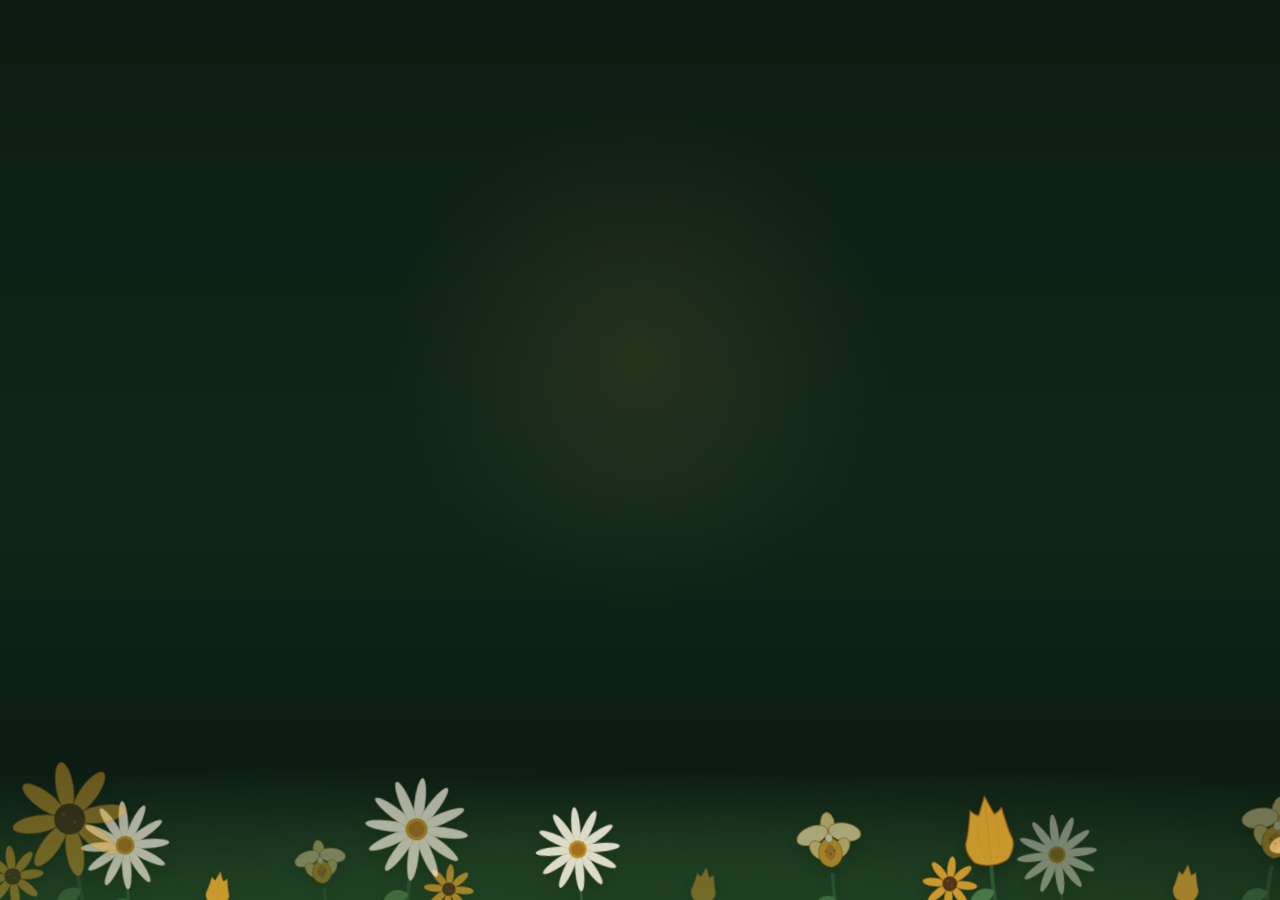
==== commit 07bd76f0: "Add files via upload" ====
--- a/tarjeta.html
+++ b/tarjeta.html
@@ -13,7 +13,6 @@
 <link rel="stylesheet" href="styles.css">
 </head>
 <body>
-  <div class="background-blooms" aria-hidden="true"></div>
 
 <!-- Símbolos de flores, reutilizados con <use> -->
 <svg width="0" height="0" style="position:absolute" aria-hidden="true">
@@ -36,120 +35,60 @@
       <circle cx="91" cy="91" r="4" fill="#8f5a23" opacity=".8"/>
       <circle cx="108" cy="106" r="3" fill="#9b6529" opacity=".8"/>
     </g>
+
+    <g id="flor-margarita">
+      <path d="M100 176 C95 215 103 250 100 302" fill="none" stroke="#315c35" stroke-width="7" stroke-linecap="round"/>
+      <path d="M100 224 C79 211 59 222 53 244 C76 252 94 243 100 224Z" fill="#4f824c"/>
+      <path d="M100 260 C121 247 140 259 147 280 C124 286 107 276 100 260Z" fill="#477845"/>
+      <g fill="#fff8e8" stroke="#d7c7a5" stroke-width="1">
+        <ellipse cx="100" cy="49" rx="10" ry="47"/>
+        <ellipse cx="100" cy="49" rx="10" ry="47" transform="rotate(30 100 100)"/>
+        <ellipse cx="100" cy="49" rx="10" ry="47" transform="rotate(60 100 100)"/>
+        <ellipse cx="100" cy="49" rx="10" ry="47" transform="rotate(90 100 100)"/>
+        <ellipse cx="100" cy="49" rx="10" ry="47" transform="rotate(120 100 100)"/>
+        <ellipse cx="100" cy="49" rx="10" ry="47" transform="rotate(150 100 100)"/>
+        <ellipse cx="100" cy="49" rx="10" ry="47" transform="rotate(180 100 100)"/>
+        <ellipse cx="100" cy="49" rx="10" ry="47" transform="rotate(210 100 100)"/>
+        <ellipse cx="100" cy="49" rx="10" ry="47" transform="rotate(240 100 100)"/>
+        <ellipse cx="100" cy="49" rx="10" ry="47" transform="rotate(270 100 100)"/>
+        <ellipse cx="100" cy="49" rx="10" ry="47" transform="rotate(300 100 100)"/>
+        <ellipse cx="100" cy="49" rx="10" ry="47" transform="rotate(330 100 100)"/>
+      </g>
       <circle cx="100" cy="100" r="21" fill="#d89b28"/>
       <circle cx="100" cy="100" r="15" fill="#b87920"/>
     </g>
 
-
-    <!-- Tulipán: copa más cerrada y pétalos recogidos -->
+    <!-- Tulipán: copa cerrada de una sola pieza, con una copa de 3 puntas suaves arriba -->
     <g id="flor-tulipan">
-      <path d="M100 154 C96 195 103 238 100 304" fill="none" stroke="#315c35" stroke-width="7" stroke-linecap="round"/>
-      <path d="M100 214 C79 202 57 216 50 241 C73 247 93 235 100 214Z" fill="#4f824c"/>
-      <path d="M100 252 C120 240 140 253 148 276 C125 281 108 270 100 252Z" fill="#477845"/>
-      <path d="M62 61
-               C66 79 70 96 70 112
-               C69 137 79 157 95 164
-               C99 166 100 159 100 151
-               C99 130 94 111 91 94
-               C87 77 77 65 62 61Z"
-            fill="#e5a52c" stroke="#a86619" stroke-width="1.5"/>
-      <path d="M138 61
-               C134 79 130 96 130 112
-               C131 137 121 157 105 164
-               C101 166 100 159 100 151
-               C101 130 106 111 109 94
-               C113 77 123 65 138 61Z"
-            fill="#efbd45" stroke="#a86619" stroke-width="1.5"/>
-      <path d="M70 56
-               C78 66 88 72 100 72
-               C112 72 122 66 130 56
-               C128 75 126 93 126 111
-               C126 137 116 159 100 166
-               C84 159 74 137 74 111
-               C74 93 72 75 70 56Z"
-            fill="#f4c653" stroke="#a86619" stroke-width="1.5"/>
-      <!-- Borde superior ondulado: da la silueta cerrada del tulipán -->
-      <path d="M62 61 C72 68 84 71 100 72 C116 71 128 68 138 61"
-            fill="none" stroke="#c47c20" stroke-width="2" opacity=".45"/>
-      <path d="M100 74 C95 96 96 128 100 158" fill="none" stroke="#c47c20" stroke-width="2" opacity=".35"/>
-      <path d="M82 70 C78 94 80 127 89 149" fill="none" stroke="#c47c20" stroke-width="1.5" opacity=".22"/>
-      <path d="M118 70 C122 94 120 127 111 149" fill="none" stroke="#c47c20" stroke-width="1.5" opacity=".22"/>
+      <path d="M100 176 C95 215 103 250 100 302" fill="none" stroke="#315c35" stroke-width="7" stroke-linecap="round"/>
+      <path d="M100 224 C79 211 59 222 53 244 C76 252 94 243 100 224Z" fill="#4f824c"/>
+      <path d="M100 260 C121 247 140 259 147 280 C124 286 107 276 100 260Z" fill="#477845"/>
+      <path d="M100 178 C84 178 70 172 68 168 C58 155 55 140 60 130 C64 120 68 98 72 78 C77 84 82 87 86 88 C90 80 96 64 100 55 C104 64 110 80 114 88 C118 87 123 84 128 78 C132 98 136 120 140 130 C145 140 142 155 132 168 C130 172 116 178 100 178Z"
+        fill="var(--yellow)" stroke="#a66a17" stroke-width="2.2"/>
+      <path d="M100 60 L100 172" stroke="#a66a17" stroke-width="1.3" opacity=".3"/>
+      <path d="M84 86 C80 115 82 145 90 170" fill="none" stroke="#a66a17" stroke-width="1.1" opacity=".22"/>
+      <path d="M116 86 C120 115 118 145 110 170" fill="none" stroke="#a66a17" stroke-width="1.1" opacity=".22"/>
     </g>
 
-    <!-- Rosa: cabeza compacta, pétalos superpuestos y tallo unido al cáliz -->
-    <g id="flor-rosa">
-      <path d="M100 139 C96 188 103 239 100 304" fill="none" stroke="#315c35" stroke-width="7" stroke-linecap="round"/>
-      <path d="M100 205 C78 192 56 207 50 233 C75 240 94 227 100 205Z" fill="#4f824c"/>
-      <path d="M100 248 C120 235 142 249 150 272 C125 278 107 266 100 248Z" fill="#477845"/>
-      <path d="M71 126 C82 137 92 143 100 143 C108 143 118 137 129 126 L122 151 C114 159 106 163 100 163 C94 163 86 159 78 151Z"
-            fill="#356a3c" stroke="#284f2e" stroke-width="1"/>
-      <path d="M54 88
-               C50 68 66 51 86 55
-               C94 38 119 40 129 56
-               C151 55 161 76 151 94
-               C159 113 143 132 124 130
-               C116 148 91 151 80 134
-               C59 137 45 119 54 102
-               C45 98 46 91 54 88Z"
-            fill="#e9ad32" stroke="#a86619" stroke-width="1.5"/>
-      <path d="M63 88
-               C72 68 91 64 105 77
-               C115 61 139 68 138 87
-               C156 93 150 116 131 115
-               C130 134 107 141 96 124
-               C79 135 61 119 70 105
-               C55 101 54 93 63 88Z"
-            fill="#f5c956" stroke="#b2711d" stroke-width="1.4"/>
-      <path d="M79 91
-               C85 77 101 75 110 86
-               C121 75 136 88 128 100
-               C139 111 123 127 110 117
-               C102 132 84 124 89 109
-               C74 105 71 97 79 91Z"
-            fill="#df9828" stroke="#a86619" stroke-width="1.3"/>
-      <path d="M91 96 C98 86 111 91 108 101 C120 101 120 113 110 116
-               C104 126 93 120 96 111 C85 110 84 101 91 96Z"
-            fill="#c77b20" stroke="#955817" stroke-width="1.2"/>
-      <path d="M99 101 C104 96 112 101 108 106 C114 111 107 116 101 112
-               C96 116 91 110 96 106 C92 102 95 98 99 101Z"
-            fill="#914e18"/>
+    <!-- Orquídea: dos alas, dos sépalos inferiores y el labelo con manchas, como una orquídea real -->
+    <g id="flor-orquidea">
+      <path d="M100 176 C95 215 103 250 100 302" fill="none" stroke="#315c35" stroke-width="7" stroke-linecap="round"/>
+      <path d="M100 224 C79 211 59 222 53 244 C76 252 94 243 100 224Z" fill="#4f824c"/>
+      <path d="M100 260 C121 247 140 259 147 280 C124 286 107 276 100 260Z" fill="#477845"/>
+      <ellipse cx="100" cy="72" rx="15" ry="27" fill="#f3d98a" stroke="#a66a17" stroke-width="1.4"/>
+      <ellipse cx="66" cy="90" rx="34" ry="19" transform="rotate(-16 66 90)" fill="#f7e3a8" stroke="#a66a17" stroke-width="1.4"/>
+      <ellipse cx="134" cy="90" rx="34" ry="19" transform="rotate(16 134 90)" fill="#f7e3a8" stroke="#a66a17" stroke-width="1.4"/>
+      <ellipse cx="76" cy="122" rx="15" ry="23" transform="rotate(-38 76 122)" fill="#f3d98a" stroke="#a66a17" stroke-width="1.3"/>
+      <ellipse cx="124" cy="122" rx="15" ry="23" transform="rotate(38 124 122)" fill="#f3d98a" stroke="#a66a17" stroke-width="1.3"/>
+      <path d="M100 98 C88 100 79 110 76 124 C73 140 80 156 100 160 C120 156 127 140 124 124 C121 110 112 100 100 98Z"
+        fill="var(--yellow)" stroke="#a66a17" stroke-width="1.6"/>
+      <path d="M100 112 C93 116 88 126 91 134 C94 142 100 146 100 146 C100 146 106 142 109 134 C112 126 107 116 100 112Z"
+        fill="#c9862a" stroke="#a66a17" stroke-width="1"/>
+      <circle cx="91" cy="126" r="2.2" fill="#8a4f14"/>
+      <circle cx="100" cy="132" r="2.2" fill="#8a4f14"/>
+      <circle cx="109" cy="126" r="2.2" fill="#8a4f14"/>
+      <ellipse cx="100" cy="99" rx="7.5" ry="9" fill="#fff3d0" stroke="#a66a17" stroke-width="1"/>
     </g>
-
-    <!-- Orquídea amarilla: pétalos suaves, centro marcado y tallo unido -->
-    <g id="flor-orquidea">
-      <path d="M100 155 C96 195 103 243 100 304" fill="none" stroke="#315c35" stroke-width="7" stroke-linecap="round"/>
-      <path d="M100 216 C79 204 58 218 51 242 C75 248 94 236 100 216Z" fill="#4f824c"/>
-      <path d="M100 254 C120 242 141 255 149 278 C125 283 108 272 100 254Z" fill="#477845"/>
-      <path d="M100 153 C90 159 83 160 75 153 L82 137 C90 143 95 145 100 145 C105 145 110 143 118 137 L125 153 C117 160 110 159 100 153Z"
-            fill="#3c7040"/>
-      <path d="M100 95
-               C82 66 48 67 54 95
-               C34 88 25 110 48 121
-               C31 136 53 153 75 137
-               C78 160 97 163 100 139
-               C103 163 122 160 125 137
-               C147 153 169 136 152 121
-               C175 110 166 88 146 95
-               C152 67 118 66 100 95Z"
-            fill="#f3c34f" stroke="#b4741d" stroke-width="1.5"/>
-      <path d="M100 95
-               C91 78 79 72 68 76
-               C76 87 81 99 78 112
-               C68 110 59 113 52 120
-               C65 128 79 129 91 123
-               C90 137 94 145 100 151
-               C106 145 110 137 109 123
-               C121 129 135 128 148 120
-               C141 113 132 110 122 112
-               C119 99 124 87 132 76
-               C121 72 109 78 100 95Z"
-            fill="#e9ad32" opacity=".9"/>
-      <path d="M100 99 C94 108 93 120 100 135 C107 120 106 108 100 99Z"
-            fill="#d78822"/>
-      <circle cx="100" cy="108" r="7" fill="#9d5a1a"/>
-      <circle cx="100" cy="105" r="2.2" fill="#ffd96b"/>
-    </g>
-
   </defs>
 </svg>
 
@@ -161,7 +100,9 @@
     <div class="card-flower">
       <svg viewBox="0 0 200 320" aria-hidden="true"><use href="#flor-girasol" id="flower-use"></use></svg>
     </div>
-    <div class="card-ornament" aria-hidden="true">❦</div>
+    <div class="card-ornament" aria-hidden="true">
+      <svg viewBox="0 0 60 20"><path d="M2,10 C15,10 15,3 30,3 C45,3 45,10 58,10" fill="none" stroke="#a66a17" stroke-width="1.6" stroke-linecap="round"/><circle cx="30" cy="10" r="2.6" fill="#a66a17"/></svg>
+    </div>
     <p class="card-to">Para <span id="c-to">ti</span></p>
     <p class="card-msg" id="c-msg">Hoy es un buen día para regalar flores amarillas.</p>
     <p class="card-from" id="c-from"></p>
--- a/styles.css
+++ b/styles.css
@@ -1,4 +1,3 @@
-
 :root{
   --green-deep:#172d1b;
   --green-mid:#23452a;
@@ -17,858 +16,367 @@
   --shadow:0 28px 70px rgba(5,18,8,.42);
   --max-content:920px;
 }
-*{box-sizing:border-box}
-html{scroll-behavior:smooth}
+
+*{ box-sizing: border-box; }
+html{ scroll-behavior: smooth; }
+
 body{
-  margin:0;
-  min-height:100vh;
-  color:var(--text-onDark);
-  font-family:'Karla',sans-serif;
-  font-size:1.05rem;
-  line-height:1.65;
-  -webkit-font-smoothing:antialiased;
+  margin: 0;
+  min-height: 100vh;
+  color: var(--text-onDark);
+  font-family: 'Karla', sans-serif;
+  font-size: 1.05rem;
+  line-height: 1.65;
+  -webkit-font-smoothing: antialiased;
   background:
-    radial-gradient(circle at 50% 38%,rgba(255,214,110,.055),transparent 30%),
-    linear-gradient(135deg,#111f16 0%,#17291b 52%,#0d1911 100%);
-  overflow-x:hidden;
-}
+    radial-gradient(circle at 50% 38%, rgba(255,214,110,.055), transparent 30%),
+    linear-gradient(135deg, #111f16 0%, #17291b 52%, #0d1911 100%);
+  overflow-x: hidden;
+  position: relative;
+}
+/* textura sutil de puntos sobre todo el fondo */
 body::before{
-  content:"";
-  position:fixed;
-  inset:0;
-  pointer-events:none;
-  opacity:.28;
+  content: "";
+  position: fixed;
+  inset: 0;
+  z-index: 0;
+  pointer-events: none;
+  opacity: .28;
   background-image:
-    radial-gradient(rgba(255,255,255,.16) 1px,transparent 1px),
-    radial-gradient(rgba(255,214,110,.10) 1px,transparent 1px);
-  background-size:29px 29px,47px 47px;
-  background-position:0 0,13px 17px;
-}
-h1,h2,h3{font-family:'Fraunces',serif;font-weight:600;margin:0 0 .5em;line-height:1.1}
-p{margin:0 0 1em}
-a{color:inherit}
-img,svg{display:block;max-width:100%}
-button{font-family:'Karla',sans-serif;cursor:pointer;border:none}
-button:focus-visible,a:focus-visible,input:focus-visible,textarea:focus-visible{outline:2px solid var(--yellow-soft);outline-offset:3px}
-.wrap{max-width:var(--max-content);margin:0 auto;padding:0 24px}
-
-/* HERO */
-.hero{
-  position:relative;
-  padding:74px 0 54px;
-  text-align:center;
-}
+    radial-gradient(rgba(255,255,255,.16) 1px, transparent 1px),
+    radial-gradient(rgba(255,214,110,.10) 1px, transparent 1px);
+  background-size: 29px 29px, 47px 47px;
+  background-position: 0 0, 13px 17px;
+}
+body > *{ position: relative; z-index: 1; }
+
+h1, h2, h3{ font-family: 'Fraunces', serif; font-weight: 600; margin: 0 0 .5em; line-height: 1.1; }
+p{ margin: 0 0 1em; }
+a{ color: inherit; }
+img, svg{ display: block; max-width: 100%; }
+button{ font-family: 'Karla', sans-serif; cursor: pointer; border: none; }
+button:focus-visible, a:focus-visible, input:focus-visible, textarea:focus-visible{
+  outline: 2px solid var(--yellow-soft);
+  outline-offset: 3px;
+}
+.wrap{ max-width: var(--max-content); margin: 0 auto; padding: 0 24px; }
+
+/* ---------- NAV ---------- */
+nav.top{ padding: 26px 0 4px; }
+.brand{
+  display: flex; align-items: center; gap: 10px;
+  font-family: 'Fraunces', serif; font-size: 1.05rem;
+  text-decoration: none; width: fit-content;
+}
+.brand svg{ width: 26px; height: 26px; }
+
+/* ---------- HERO ---------- */
+.hero{ position: relative; padding: 60px 0 54px; text-align: center; }
 .hero::after{
-  content:"";
-  position:absolute;
-  left:8%;right:8%;bottom:0;height:1px;
-  background:linear-gradient(90deg,transparent,rgba(255,214,110,.45),transparent);
-}
-.hero-flower{
-  width:145px;
-  margin:0 auto 20px;
-  filter:drop-shadow(0 14px 20px rgba(0,0,0,.25));
-}
-.hero-flower svg{width:100%;height:auto}
-@media (prefers-reduced-motion:no-preference){
-  .hero-flower{animation:sway 6s ease-in-out infinite;transform-origin:50% 100%}
-}
-@keyframes sway{0%,100%{transform:rotate(-4deg) translateY(0)}50%{transform:rotate(4deg) translateY(-7px)}}
+  content: "";
+  position: absolute; left: 8%; right: 8%; bottom: 0; height: 1px;
+  background: linear-gradient(90deg, transparent, rgba(255,214,110,.45), transparent);
+}
+.hero-kicker{
+  display: inline-block; margin-bottom: 14px;
+  color: var(--yellow-soft); font-weight: 700;
+  letter-spacing: .08em; text-transform: uppercase; font-size: .78rem;
+  opacity: .9;
+}
+.hero-flower{ width: 140px; margin: 0 auto 20px; filter: drop-shadow(0 14px 20px rgba(0,0,0,.25)); }
+.hero-flower svg{ width: 100%; height: auto; }
+@media (prefers-reduced-motion: no-preference){
+  .hero-flower{ animation: sway 6s ease-in-out infinite; transform-origin: 50% 100%; }
+}
+@keyframes sway{
+  0%, 100% { transform: rotate(-4deg) translateY(0); }
+  50%      { transform: rotate(4deg) translateY(-7px); }
+}
 .hero h1{
-  font-size:clamp(2.25rem,6vw,4.25rem);
-  max-width:15ch;
-  margin:0 auto;
-  text-wrap:balance;
-  text-shadow:0 4px 24px rgba(0,0,0,.22);
+  font-size: clamp(2.1rem, 5.4vw, 3.6rem);
+  max-width: 15ch; margin: 0 auto;
+  text-shadow: 0 4px 24px rgba(0,0,0,.22);
 }
 .hero .lede{
-  max-width:62ch;
-  margin:22px auto 0;
-  color:var(--text-onDark-muted);
-  font-size:1.08rem;
+  max-width: 56ch; margin: 20px auto 0;
+  color: var(--text-onDark-muted); font-size: 1.06rem;
 }
 .pill{
-  display:inline-flex;align-items:center;gap:9px;
-  margin-top:28px;padding:10px 19px;border-radius:999px;
-  background:rgba(255,246,220,.08);
-  border:1px solid rgba(255,214,110,.30);
-  box-shadow:inset 0 1px rgba(255,255,255,.08),0 8px 25px rgba(0,0,0,.16);
-  backdrop-filter:blur(8px);
-}
-.pill strong{color:var(--yellow-soft)}
-.cta-row{margin-top:34px;display:flex;justify-content:center}
+  display: inline-flex; align-items: center; gap: 9px;
+  margin-top: 28px; padding: 10px 19px; border-radius: 999px;
+  background: rgba(255,246,220,.08);
+  border: 1px solid rgba(255,214,110,.30);
+  box-shadow: inset 0 1px rgba(255,255,255,.08), 0 8px 25px rgba(0,0,0,.16);
+}
+.pill strong{ color: var(--yellow-soft); }
+.cta-row{ margin-top: 32px; display: flex; justify-content: center; }
 .btn{
-  display:inline-flex;align-items:center;justify-content:center;
-  padding:14px 26px;border-radius:16px;
-  font-size:1rem;font-weight:700;text-decoration:none;
-  transition:transform .2s ease,box-shadow .2s ease,background .2s ease,border-color .2s ease;
-}
-.btn:hover{transform:translateY(-3px) scale(1.02)}
+  display: inline-flex; align-items: center; justify-content: center;
+  padding: 14px 26px; border-radius: 16px;
+  font-size: 1rem; font-weight: 700; text-decoration: none;
+  transition: transform .2s ease, box-shadow .2s ease, background .2s ease, border-color .2s ease;
+}
+.btn:hover{ transform: translateY(-2px); }
 .btn-primary{
-  color:#302007;
-  background:linear-gradient(135deg,#f3bd45,#d99420);
-  box-shadow:0 12px 30px rgba(211,151,35,.28),inset 0 1px rgba(255,255,255,.45);
-}
-.btn-primary:hover{background:linear-gradient(135deg,#ffd66e,#e9aa2f);box-shadow:0 16px 38px rgba(211,151,35,.38)}
+  color: #302007;
+  background: linear-gradient(135deg, #f3bd45, #d99420);
+  box-shadow: 0 12px 30px rgba(211,151,35,.28), inset 0 1px rgba(255,255,255,.45);
+}
+.btn-primary:hover{ background: linear-gradient(135deg, #ffd66e, #e9aa2f); box-shadow: 0 16px 38px rgba(211,151,35,.38); }
 .btn-ghost{
-  color:var(--text-onDark);
-  background:rgba(255,255,255,.055);
-  border:1px solid var(--green-line);
-  backdrop-filter:blur(8px);
-}
-.btn-ghost:hover{border-color:rgba(255,214,110,.55);color:var(--yellow-soft);background:rgba(255,214,110,.08)}
-
-/* GARLAND */
+  color: var(--text-onDark);
+  background: rgba(255,255,255,.055);
+  border: 1px solid var(--green-line);
+}
+.btn-ghost:hover{ border-color: rgba(255,214,110,.55); color: var(--yellow-soft); background: rgba(255,214,110,.08); }
+
+/* ---------- GARLAND ---------- */
 .garland{
-  display:flex;justify-content:center;align-items:flex-end;gap:18px;
-  margin:12px 0 38px;opacity:.98;
-  filter:drop-shadow(0 10px 18px rgba(0,0,0,.18));
-}
-.garland svg{width:48px;height:auto;transition:transform .3s ease}
-.garland svg:nth-child(2){width:62px}
-.garland svg:nth-child(3){width:54px}
-.garland svg:nth-child(4){width:62px}
-.garland svg:hover{transform:translateY(-7px) rotate(3deg)}
-
-/* CARD */
+  display: flex; justify-content: center; align-items: flex-end; gap: 18px;
+  margin: 12px 0 38px; opacity: .98;
+  filter: drop-shadow(0 10px 18px rgba(0,0,0,.18));
+}
+.garland svg{ width: 48px; height: auto; transition: transform .3s ease; }
+.garland svg:nth-child(2){ width: 62px; }
+.garland svg:nth-child(3){ width: 54px; }
+.garland svg:nth-child(4){ width: 62px; }
+.garland svg:hover{ transform: translateY(-6px) rotate(3deg); }
+
+/* ---------- CARD ---------- */
 .card{
-  position:relative;
-  isolation:isolate;
+  position: relative;
   background:
-    radial-gradient(circle at 50% 0%,rgba(255,255,255,.7),transparent 34%),
-    linear-gradient(135deg,var(--cream),var(--paper));
-  color:var(--ink);
-  border-radius:28px 10px 30px 12px;
-  padding:72px 54px 58px;
-  text-align:center;
-  overflow:hidden;
-  box-shadow:var(--shadow),inset 0 0 0 1px rgba(145,92,20,.16);
-  transform:rotate(-.35deg);
+    radial-gradient(circle at 50% 0%, rgba(255,255,255,.7), transparent 34%),
+    linear-gradient(135deg, var(--cream), var(--paper));
+  color: var(--ink);
+  border: 1px solid rgba(133,83,16,.14);
+  border-radius: 28px 10px 30px 12px;
+  padding: 60px 46px 50px;
+  text-align: center;
+  overflow: hidden;
+  box-shadow: var(--shadow), inset 0 0 0 1px rgba(145,92,20,.16);
+  transform: rotate(-.35deg);
 }
 .card::before{
-  content:"";
-  position:absolute;inset:13px;
-  border:2px solid rgba(157,103,28,.30);
-  border-radius:21px 7px 23px 8px;
-  pointer-events:none;
+  content: "";
+  position: absolute; inset: 12px;
+  border: 2px solid rgba(157,103,28,.30);
+  border-radius: 21px 7px 23px 8px;
+  box-shadow: inset 0 0 0 7px rgba(255,255,255,.08);
+  pointer-events: none;
 }
 .card::after{
-  content:"";
-  position:absolute;inset:20px;
-  border:1px dashed rgba(157,103,28,.20);
-  border-radius:17px 5px 19px 6px;
-  pointer-events:none;
-}
-.card .card-flower{width:125px;margin:0 auto 17px;position:relative;z-index:2;filter:drop-shadow(0 10px 12px rgba(113,68,18,.22))}
-.card-flower svg{width:100%;height:auto}
-.card-to{
-  font-family:'Fraunces',serif;font-size:1.48rem;
-  color:#694617;margin-bottom:16px;position:relative;z-index:2;
-}
+  content: "";
+  position: absolute; inset: 23px;
+  border: 1px dashed rgba(157,103,28,.22);
+  border-radius: 17px 5px 19px 6px;
+  pointer-events: none;
+}
+.card > *{ position: relative; z-index: 2; }
+.card .petals-layer{ position: absolute; inset: 0; z-index: 3; overflow: hidden; pointer-events: none; }
+.card-ornament{
+  width: 34px; height: 12px; margin: 0 auto 12px;
+  opacity: .6;
+}
+.card-ornament svg{ width: 100%; height: 100%; }
+.card-flower{ width: 122px; margin: 0 auto 16px; filter: drop-shadow(0 10px 12px rgba(113,68,18,.22)); }
+.card-flower svg{ width: 100%; height: auto; }
+.card-to{ font-family: 'Fraunces', serif; font-size: 1.42rem; color: #694617; margin-bottom: 14px; }
 .card-msg{
-  font-family:'Fraunces',serif;font-style:italic;font-size:1.25rem;line-height:1.62;
-  max-width:38ch;margin:0 auto 22px;position:relative;z-index:2;white-space:pre-wrap;
-}
-.card-from{color:var(--ink-soft);font-size:1rem;position:relative;z-index:2}
-.card .petals-layer{position:absolute;inset:0;overflow:hidden;pointer-events:none;z-index:3}
+  font-family: 'Fraunces', serif; font-style: italic;
+  font-size: 1.2rem; line-height: 1.6;
+  max-width: 38ch; margin: 0 auto 20px; white-space: pre-wrap;
+}
+.card-from{ color: var(--ink-soft); font-size: 1rem; }
+
 .petal{
-  position:absolute;top:-12%;width:13px;height:18px;
-  background:linear-gradient(135deg,#f6c84d,#d99020);
-  border-radius:70% 20% 70% 20%;
-  opacity:.9;animation-name:fall;animation-timing-function:ease-in-out;animation-fill-mode:forwards;
-  box-shadow:0 2px 5px rgba(109,65,13,.18);
+  position: absolute; top: -12%;
+  width: 13px; height: 18px;
+  background: linear-gradient(135deg, #f6c84d, #d99020);
+  border-radius: 70% 20% 70% 20%;
+  opacity: .9;
+  animation-name: fall; animation-timing-function: ease-in-out; animation-fill-mode: forwards;
+  box-shadow: 0 2px 5px rgba(109,65,13,.18);
 }
 @keyframes fall{
-  0%{transform:translate(0,0) rotate(0deg) scale(.8);opacity:0}
-  12%{opacity:.95}
-  100%{transform:translate(var(--drift,20px),460px) rotate(300deg) scale(1.1);opacity:0}
-}
-
-/* CREATOR */
-.creator{position:relative;padding:38px 0 80px;margin-top:14px}
-.creator h2{font-size:clamp(2rem,4vw,2.8rem);text-align:center;padding-top:16px}
-.creator .intro{color:var(--text-onDark-muted);margin:0 auto 38px;max-width:62ch;text-align:center}
-.creator-grid{
-  display:grid;grid-template-columns:1fr;gap:34px;
-  align-items:start;
-}
-@media (min-width:760px){.creator-grid{grid-template-columns:minmax(0,1fr) minmax(0,1fr)}}
+  0%   { transform: translate(0,0) rotate(0deg) scale(.8); opacity: 0; }
+  12%  { opacity: .95; }
+  100% { transform: translate(var(--drift,20px), 460px) rotate(300deg) scale(1.1); opacity: 0; }
+}
+
+/* ---------- CREATOR ---------- */
+.creator{ position: relative; padding: 36px 0 80px; }
+.creator h2{ font-size: clamp(1.9rem, 4vw, 2.6rem); text-align: center; }
+.creator .intro{ color: var(--text-onDark-muted); margin: 0 auto 36px; max-width: 60ch; text-align: center; }
+.creator-grid{ display: grid; grid-template-columns: 1fr; gap: 34px; align-items: start; }
+@media (min-width: 760px){
+  .creator-grid{ grid-template-columns: minmax(0,1fr) minmax(0,1fr); }
+}
 .creator-grid > form{
-  padding:30px;border-radius:26px;
-  background:linear-gradient(145deg,rgba(255,255,255,.075),rgba(255,255,255,.025));
-  border:1px solid rgba(255,214,110,.16);
-  box-shadow:0 20px 45px rgba(0,0,0,.18);
-  backdrop-filter:blur(10px);
-}
-form{display:flex;flex-direction:column;gap:19px}
-.field label,fieldset.flower-field legend{
-  display:block;font-size:.92rem;color:var(--text-onDark-muted);margin-bottom:7px;font-weight:700
-}
-.field input,.field textarea{
-  width:100%;background:rgba(11,31,16,.35);
-  border:1px solid var(--green-line);border-radius:14px;
-  padding:13px 15px;color:var(--text-onDark);
-  font-family:'Karla',sans-serif;font-size:1rem;
-  box-shadow:inset 0 1px rgba(255,255,255,.035);
-  transition:border-color .2s,box-shadow .2s,transform .2s;
-}
-.field input:focus,.field textarea:focus{
-  border-color:rgba(255,214,110,.65);
-  box-shadow:0 0 0 4px rgba(255,214,110,.09);
-  transform:translateY(-1px);outline:none
-}
-.field textarea{min-height:125px;resize:vertical}
-.field input::placeholder,.field textarea::placeholder{color:rgba(243,239,227,.42)}
-fieldset.flower-field{border:none;padding:0;margin:0}
-.flower-options{display:grid;grid-template-columns:repeat(4,1fr);gap:9px}
-.flower-option{position:relative}
-.flower-option input{position:absolute;opacity:0;width:100%;height:100%;margin:0;cursor:pointer}
+  padding: 28px; border-radius: 26px;
+  background: linear-gradient(145deg, rgba(255,255,255,.075), rgba(255,255,255,.025));
+  border: 1px solid rgba(255,214,110,.16);
+  box-shadow: 0 20px 45px rgba(0,0,0,.18);
+}
+form{ display: flex; flex-direction: column; gap: 18px; }
+.field label, fieldset.flower-field legend{
+  display: block; font-size: .92rem; color: var(--text-onDark-muted);
+  margin-bottom: 7px; font-weight: 700;
+}
+.field input, .field textarea{
+  width: 100%; background: rgba(11,31,16,.35);
+  border: 1px solid var(--green-line); border-radius: 14px;
+  padding: 13px 15px; color: var(--text-onDark);
+  font-family: 'Karla', sans-serif; font-size: 1rem;
+  transition: border-color .2s, box-shadow .2s;
+}
+.field input:focus, .field textarea:focus{
+  border-color: rgba(255,214,110,.65);
+  box-shadow: 0 0 0 4px rgba(255,214,110,.09);
+  outline: none;
+}
+.field textarea{ min-height: 120px; resize: vertical; }
+.field input::placeholder, .field textarea::placeholder{ color: rgba(243,239,227,.42); }
+
+fieldset.flower-field{ border: none; padding: 0; margin: 0; }
+.flower-options{ display: grid; grid-template-columns: repeat(4, 1fr); gap: 9px; }
+.flower-option{ position: relative; }
+.flower-option input{ position: absolute; opacity: 0; width: 100%; height: 100%; margin: 0; cursor: pointer; }
 .flower-option .chip{
-  display:flex;flex-direction:column;align-items:center;gap:6px;
-  width:100%;padding:12px 5px 10px;border-radius:15px;
-  border:1px solid var(--green-line);background:rgba(255,255,255,.045);
-  transition:transform .2s,border-color .2s,background .2s,box-shadow .2s
-}
-.flower-option .chip svg{width:45px;height:68px}
-.flower-option .chip span{font-size:.76rem;color:var(--text-onDark-muted)}
-.flower-option:hover .chip{transform:translateY(-3px);border-color:rgba(255,214,110,.35)}
+  display: flex; flex-direction: column; align-items: center; gap: 6px;
+  width: 100%; padding: 12px 5px 10px; border-radius: 15px;
+  border: 1px solid var(--green-line); background: rgba(255,255,255,.045);
+  transition: transform .2s, border-color .2s, background .2s;
+}
+.flower-option .chip svg{ width: 42px; height: 64px; }
+.flower-option .chip span{ font-size: .74rem; color: var(--text-onDark-muted); text-align: center; }
+.flower-option:hover .chip{ transform: translateY(-3px); border-color: rgba(255,214,110,.35); }
 .flower-option input:checked + .chip{
-  border-color:var(--yellow-soft);
-  background:linear-gradient(145deg,rgba(231,167,46,.20),rgba(231,167,46,.07));
-  box-shadow:0 9px 22px rgba(0,0,0,.14),inset 0 0 0 1px rgba(255,214,110,.15)
-}
-.flower-option input:checked + .chip span{color:var(--yellow-soft);font-weight:700}
-.flower-option input:focus-visible + .chip{outline:2px solid var(--yellow-soft);outline-offset:2px}
-.form-actions{display:flex;flex-wrap:wrap;gap:12px;margin-top:3px}
-.form-actions .btn{flex:1;min-width:145px}
-#copy-feedback{min-height:1.2em;font-size:.9rem;color:var(--yellow-soft);margin:2px 0 0;text-align:center}
-.creator-grid > div > .card{position:sticky;top:24px}
-.preview-note{text-align:center;font-size:.85rem;color:var(--text-onDark-muted);margin-top:15px}
-
-/* ABOUT + FOOTER */
-.about{
-  padding:25px 0 70px;
-  border-top:1px solid rgba(255,214,110,.16);
-  background:rgba(0,0,0,.08)
-}
-.about .grid{
-  display:grid;grid-template-columns:1fr;gap:18px;padding:35px 0 0;
-  max-width:760px;margin:auto
-}
-.about h2{font-size:clamp(2rem,4vw,2.7rem)}
-.about p{color:var(--text-onDark-muted)}
+  border-color: var(--yellow-soft);
+  background: linear-gradient(145deg, rgba(231,167,46,.20), rgba(231,167,46,.07));
+  box-shadow: 0 9px 22px rgba(0,0,0,.14), inset 0 0 0 1px rgba(255,214,110,.15);
+}
+.flower-option input:checked + .chip span{ color: var(--yellow-soft); font-weight: 700; }
+.flower-option input:focus-visible + .chip{ outline: 2px solid var(--yellow-soft); outline-offset: 2px; }
+
+.form-actions{ display: flex; flex-wrap: wrap; gap: 12px; margin-top: 2px; }
+.form-actions .btn{ flex: 1; min-width: 145px; }
+#copy-feedback{ min-height: 1.2em; font-size: .9rem; color: var(--yellow-soft); margin: 2px 0 0; text-align: center; }
+
+.creator-grid > div > .card{ position: sticky; top: 24px; }
+.preview-note{ text-align: center; font-size: .85rem; color: var(--text-onDark-muted); margin-top: 14px; }
+
+/* ---------- ABOUT + FOOTER ---------- */
+.about{ padding: 24px 0 70px; border-top: 1px solid rgba(255,214,110,.16); background: rgba(0,0,0,.08); }
+.about .grid{ display: grid; grid-template-columns: 1fr; gap: 18px; padding: 34px 0 0; max-width: 760px; margin: auto; }
+.about h2{ font-size: clamp(1.9rem, 4vw, 2.5rem); }
+.about p{ color: var(--text-onDark-muted); }
 footer{
-  padding:35px 0 50px;border-top:1px solid var(--green-line);
-  text-align:center;color:var(--text-onDark-muted);font-size:.88rem
-}
-footer a{color:var(--yellow-soft);text-decoration:none}
-footer a:hover{text-decoration:underline}
-
-/* TARJETA DESTINATARIO */
+  padding: 34px 0 50px; border-top: 1px solid var(--green-line);
+  text-align: center; color: var(--text-onDark-muted); font-size: .88rem;
+}
+footer a{ color: var(--yellow-soft); text-decoration: none; }
+footer a:hover{ text-decoration: underline; }
+
+/* ---------- PÁGINA DE LA TARJETA ---------- */
 .tarjeta-page{
-  min-height:100vh;display:flex;flex-direction:column;align-items:center;justify-content:center;
-  padding:38px 20px;position:relative;
+  position: relative;
+  isolation: isolate;
+  overflow: hidden;
+  min-height: 100vh;
+  min-height: 100svh;
+  display: flex; align-items: center; justify-content: center;
+  padding: 40px 20px;
   background:
-    radial-gradient(circle at 50% 30%,rgba(255,214,110,.10),transparent 28%),
-    transparent;
-}
-.tarjeta-page .card{width:min(92vw,650px);max-width:650px;min-height:620px;display:flex;flex-direction:column;justify-content:center}
-.tarjeta-footer{margin-top:30px;text-align:center;opacity:0;animation:footer-in .7s ease-out .35s forwards}
-.tarjeta-footer a{
-  display:inline-block;padding:10px 15px;border:1px solid var(--green-line);border-radius:999px;
-  background:rgba(255,255,255,.04);font-size:.88rem;color:var(--text-onDark-muted);text-decoration:none;
-  transition:.2s
-}
-.tarjeta-footer a:hover{color:var(--yellow-soft);border-color:rgba(255,214,110,.4);transform:translateY(-2px)}
-@keyframes footer-in{to{opacity:1}}
-.card.card-pending{opacity:0;transform:translateY(22px) scale(.94) rotate(-1deg)}
-.card.card-reveal{animation:card-in .9s cubic-bezier(.2,.9,.25,1) forwards}
-@keyframes card-in{0%{opacity:0;transform:translateY(28px) scale(.88) rotate(-2deg)}65%{opacity:1;transform:translateY(-5px) scale(1.015) rotate(.35deg)}100%{opacity:1;transform:rotate(-.35deg)}}
-
-/* BLOOM */
-.bloom-stage{position:fixed;inset:0;z-index:5;overflow:hidden;pointer-events:none}
-.stage-anchor{position:absolute;bottom:-8px;width:var(--w,80px);transform:translateX(-50%)}
-.stage-flower{transform:rotate(var(--rot,0deg));transform-origin:bottom center;transition:transform .8s cubic-bezier(.55,0,.85,.35),opacity .8s ease-in}
-.stage-flower svg{width:100%;height:auto;display:block;filter:drop-shadow(0 8px 10px rgba(0,0,0,.18))}
-.stage-flower .grow{
-  opacity:0;transform:scaleY(0);transform-origin:bottom center;
-  animation:stem-grow .95s cubic-bezier(.34,1.4,.64,1) forwards;animation-delay:var(--delay,0s)
-}
-.stage-flower.leaving{transform:translate(var(--tx,0),-25px) rotate(var(--rot,0deg)) scale(.72);opacity:0}
-@keyframes stem-grow{0%{transform:scaleY(0);opacity:0}65%{transform:scaleY(1.08);opacity:1}100%{transform:scaleY(1);opacity:1}}
-
-/* EXTRA FLOATING DECOR */
-.hero::before,.tarjeta-page::before{
-  content:"✦  ✧  ✦  ✧  ✦";
-  position:absolute;top:20px;left:50%;transform:translateX(-50%);
-  color:rgba(255,214,110,.42);letter-spacing:18px;font-size:13px;white-space:nowrap;
-  animation:sparkle 3s ease-in-out infinite
-}
-.tarjeta-page::before{top:8%;font-size:15px}
-@keyframes sparkle{0%,100%{opacity:.35;transform:translateX(-50%) scale(.96)}50%{opacity:.85;transform:translateX(-50%) scale(1.04)}}
-
-@media (max-width:600px){
-  .hero{padding-top:55px}
-  .hero h1{font-size:2.25rem}
-  .hero-flower{width:120px}
-  .garland{gap:8px}
-  .garland svg{width:35px!important}
-  .card{padding:48px 25px 40px}
-  .card .card-flower{width:108px}
-  .creator-grid > form{padding:22px}
-  .flower-options{grid-template-columns:repeat(2,1fr)}
-  .form-actions{flex-direction:column}
-}
-@media (prefers-reduced-motion:reduce){
-  html{scroll-behavior:auto}
-  *,*::before,*::after{animation-duration:.01ms!important;animation-iteration-count:1!important;transition-duration:.01ms!important}
-  .bloom-stage{display:none}
-  .card.card-pending{opacity:1;transform:none}
-}
-
-.hero-kicker{display:inline-block;margin-bottom:13px;color:var(--yellow-soft);font-weight:700;letter-spacing:.10em;text-transform:uppercase;font-size:.78rem;opacity:.9}
-
-.card-ornament{position:relative;z-index:2;color:var(--gold);font-size:1.55rem;line-height:1;margin-bottom:7px;opacity:.85;text-shadow:0 2px 5px rgba(145,92,20,.16)}
-
-/* V2 — botanical background and richer paper-card decoration */
-.background-blooms{
-  position:fixed;
-  inset:0;
-  z-index:0;
-  pointer-events:none;
-  overflow:hidden;
-  opacity:.72;
-}
-.background-blooms::before,
-.background-blooms::after{
-  content:"";
-  position:absolute;
-  inset:0;
-  background-repeat:no-repeat;
-}
-.background-blooms::before{
+    radial-gradient(circle at 50% 40%, rgba(255,211,102,.09), transparent 30%),
+    linear-gradient(180deg, #0d1c12 0%, #102518 55%, #0a1710 100%);
+}
+.tarjeta-page .card{
+  width: min(92vw, 620px);
+  z-index: 5;
+  box-shadow:
+    0 35px 90px rgba(0,0,0,.55),
+    0 0 0 1px rgba(255,218,133,.09),
+    inset 0 1px rgba(255,255,255,.65);
+}
+.card.card-pending{ opacity: 0; transform: translateY(24px) scale(.94) rotate(-1deg); }
+.card.card-reveal{ animation: card-in .95s cubic-bezier(.18,.9,.25,1) forwards; }
+@keyframes card-in{
+  0%   { opacity: 0; transform: translateY(30px) scale(.9) rotate(-2deg); }
+  65%  { opacity: 1; transform: translateY(-6px) scale(1.012) rotate(.35deg); }
+  100% { opacity: 1; transform: translateY(0) scale(1) rotate(-.35deg); }
+}
+
+/* Campo de flores que crece detrás de la tarjeta, como si camináramos hacia ella */
+.flower-meadow{
+  position: absolute;
+  z-index: 1;
+  left: -4vw; right: -4vw; bottom: -10px;
+  height: 46vh; min-height: 260px; max-height: 430px;
+  pointer-events: none;
+  overflow: hidden;
+  mask-image: linear-gradient(to top, black 0%, black 55%, transparent 100%);
+  -webkit-mask-image: linear-gradient(to top, black 0%, black 55%, transparent 100%);
+}
+.flower-meadow::before{
+  content: "";
+  position: absolute; left: 0; right: 0; bottom: 0; height: 45%;
   background:
-    radial-gradient(ellipse at 8% 18%,rgba(233,170,47,.12) 0 4px,transparent 5px),
-    radial-gradient(ellipse at 19% 78%,rgba(233,170,47,.10) 0 5px,transparent 6px),
-    radial-gradient(ellipse at 82% 16%,rgba(233,170,47,.11) 0 4px,transparent 5px),
-    radial-gradient(ellipse at 92% 70%,rgba(233,170,47,.10) 0 5px,transparent 6px),
-    radial-gradient(ellipse at 73% 87%,rgba(233,170,47,.08) 0 4px,transparent 5px);
-  background-size:170px 170px,220px 220px,190px 190px,240px 240px,210px 210px;
-  animation:bg-drift 18s ease-in-out infinite alternate;
-}
-.background-blooms::after{
-  opacity:.55;
-  background-image:
-    radial-gradient(circle at 12% 35%,rgba(255,214,110,.16) 0 2px,transparent 3px),
-    radial-gradient(circle at 87% 43%,rgba(255,214,110,.15) 0 2px,transparent 3px),
-    radial-gradient(circle at 29% 12%,rgba(255,214,110,.12) 0 2px,transparent 3px),
-    radial-gradient(circle at 67% 63%,rgba(255,214,110,.13) 0 2px,transparent 3px);
-  animation:sparkle-field 7s ease-in-out infinite;
-}
-@keyframes bg-drift{
-  from{transform:translate3d(-7px,0,0) scale(1)}
-  to{transform:translate3d(7px,-8px,0) scale(1.035)}
-}
-@keyframes sparkle-field{
-  0%,100%{opacity:.3}
-  50%{opacity:.8}
-}
-
-/* Little botanical corners on the paper */
-.card{
-  border:1px solid rgba(133,83,16,.14);
-}
-.card::before{
-  inset:12px;
-  border:2px solid rgba(157,103,28,.34);
-  box-shadow:
-    inset 0 0 0 7px rgba(255,255,255,.08),
-    inset 0 0 0 9px rgba(157,103,28,.08);
-}
-.card::after{
-  inset:25px;
-  border:1px dashed rgba(157,103,28,.26);
-}
-.card > *:not(.petals-layer){
-  position:relative;
-  z-index:4;
-}
-.card::marker{display:none}
-.card-ornament{
-  font-size:2rem;
-  letter-spacing:.25em;
-  margin-bottom:10px;
-  text-shadow:0 2px 5px rgba(145,92,20,.18);
-}
-.card .card-flower{
-  width:145px;
-  margin-bottom:22px;
-  filter:drop-shadow(0 13px 16px rgba(113,68,18,.25));
-}
-.card-to{
-  font-size:1.65rem;
-  margin-bottom:20px;
-}
-.card-msg{
-  font-size:1.38rem;
-  max-width:39ch;
-}
-.card-from{font-size:1.05rem}
-.tarjeta-page{
-  position:relative;
-  z-index:1;
-}
-.tarjeta-page::after{
-  content:"";
-  position:absolute;
-  width:min(700px,90vw);
-  height:min(700px,90vw);
-  border-radius:50%;
-  background:radial-gradient(circle,rgba(233,170,47,.07),transparent 65%);
-  pointer-events:none;
-  z-index:-1;
-}
-
-/* More visible falling petals around the reveal */
-.card .petal{
-  width:15px;
-  height:21px;
-}
-
-/* Main-page sections sit above the decorative background */
-.hero,.creator,.about,footer{
-  position:relative;
-  z-index:1;
-}
-
-.tarjeta-footer{display:none!important}
-
-/* V3 — quiet night garden: the card is the focus, the flowers live in the background */
-.tarjeta-page{
-  isolation:isolate;
-  overflow:hidden;
-  min-height:100svh;
-  background:
-    radial-gradient(circle at 50% 40%,rgba(255,211,102,.075),transparent 24%),
-    linear-gradient(180deg,#0d1c12 0%,#102518 55%,#0a1710 100%);
-}
-.tarjeta-page .background-blooms{
-  opacity:.35;
-  z-index:-4;
-}
-.tarjeta-page::before{z-index:-2;opacity:.28}
-.tarjeta-page::after{z-index:-3}
-
-/* A real field of flowers at the bottom */
-.flower-meadow{
-  position:absolute;
-  z-index:-1;
-  left:-4vw;
-  right:-4vw;
-  bottom:-10px;
-  height:44vh;
-  min-height:260px;
-  max-height:430px;
-  pointer-events:none;
-  overflow:hidden;
-  mask-image:linear-gradient(to top,black 0%,black 58%,transparent 100%);
-  -webkit-mask-image:linear-gradient(to top,black 0%,black 58%,transparent 100%);
-}
-.flower-meadow::before{
-  content:"";
-  position:absolute;
-  left:0;right:0;bottom:0;
-  height:45%;
-  background:
-    radial-gradient(ellipse at 10% 100%,rgba(38,74,40,.78),transparent 55%),
-    radial-gradient(ellipse at 36% 100%,rgba(30,62,34,.78),transparent 58%),
-    radial-gradient(ellipse at 66% 100%,rgba(37,72,38,.72),transparent 56%),
-    radial-gradient(ellipse at 92% 100%,rgba(28,60,32,.76),transparent 55%);
+    radial-gradient(ellipse at 10% 100%, rgba(38,74,40,.78), transparent 55%),
+    radial-gradient(ellipse at 36% 100%, rgba(30,62,34,.78), transparent 58%),
+    radial-gradient(ellipse at 66% 100%, rgba(37,72,38,.72), transparent 56%),
+    radial-gradient(ellipse at 92% 100%, rgba(28,60,32,.76), transparent 55%);
 }
 .meadow-flower{
-  position:absolute;
-  bottom:-34px;
-  width:var(--flower-w);
-  transform:rotate(var(--flower-rot));
-  opacity:var(--depth);
-  filter:drop-shadow(0 7px 7px rgba(0,0,0,.18));
-  transform-origin:50% 100%;
+  position: absolute;
+  bottom: -34px;
+  width: var(--flower-w);
+  transform: rotate(var(--flower-rot));
+  opacity: var(--depth);
+  filter: drop-shadow(0 7px 7px rgba(0,0,0,.18));
+  transform-origin: 50% 100%;
   animation:
     meadow-rise 1.1s cubic-bezier(.2,.9,.25,1) var(--rise-delay) both,
     wind-sway 4.6s ease-in-out var(--wind-delay) infinite;
 }
-.meadow-flower-inner{
-  transform-origin:50% 100%;
-}
-.meadow-flower svg{
-  width:100%;
-  height:auto;
-}
+.meadow-flower-inner{ transform-origin: 50% 100%; }
+.meadow-flower svg{ width: 100%; height: auto; }
 @keyframes meadow-rise{
-  from{opacity:0;transform:translateY(80px) rotate(var(--flower-rot)) scale(.75)}
-  to{opacity:var(--depth);transform:translateY(0) rotate(var(--flower-rot)) scale(1)}
+  from{ opacity: 0; transform: translateY(80px) rotate(var(--flower-rot)) scale(.75); }
+  to  { opacity: var(--depth); transform: translateY(0) rotate(var(--flower-rot)) scale(1); }
 }
 @keyframes wind-sway{
-  0%,100%{margin-left:0;transform:rotate(calc(var(--flower-rot) - 2deg))}
-  25%{margin-left:9px;transform:rotate(calc(var(--flower-rot) + 5deg))}
-  50%{margin-left:17px;transform:rotate(calc(var(--flower-rot) + 8deg))}
-  75%{margin-left:6px;transform:rotate(calc(var(--flower-rot) + 2deg))}
-}
-
-/* A second, subtle layer of tiny yellow blooms farther back */
-.flower-meadow::after{
-  content:"✦  ✿  ✦   ✿   ✦   ✿  ✦  ✿  ✦";
-  position:absolute;
-  left:4%;
-  right:4%;
-  bottom:18%;
-  color:rgba(238,183,57,.18);
-  font-size:clamp(14px,2vw,22px);
-  letter-spacing:clamp(12px,3vw,34px);
-  white-space:nowrap;
-  animation:far-blossoms 5s ease-in-out infinite;
-}
-@keyframes far-blossoms{
-  0%,100%{transform:translateX(-8px);opacity:.35}
-  50%{transform:translateX(12px);opacity:.8}
-}
-
-/* The card now sits clearly above the meadow */
-.tarjeta-page .card{
-  z-index:5;
-  box-shadow:
-    0 35px 90px rgba(0,0,0,.55),
-    0 0 0 1px rgba(255,218,133,.09),
-    0 18px 55px rgba(183,120,30,.10),
-    inset 0 1px rgba(255,255,255,.65);
-}
-.tarjeta-page .card-reveal{
-  animation:card-in-v3 1s cubic-bezier(.18,.9,.25,1) forwards;
-}
-@keyframes card-in-v3{
-  0%{opacity:0;transform:translateY(32px) scale(.94) rotate(-1.5deg)}
-  65%{opacity:1;transform:translateY(-7px) scale(1.012) rotate(.45deg)}
-  100%{opacity:1;transform:translateY(0) scale(1) rotate(-.35deg)}
-}
-.tarjeta-page .card::before{
-  background:
-    radial-gradient(circle at 9% 10%,rgba(189,127,33,.10) 0 3px,transparent 4px),
-    radial-gradient(circle at 91% 90%,rgba(189,127,33,.10) 0 3px,transparent 4px);
-}
-.tarjeta-page .card::after{
-  box-shadow:inset 0 0 0 1px rgba(157,103,28,.04);
-}
-
-@media (max-width:700px){
-  .flower-meadow{height:34vh;min-height:205px}
-  .meadow-flower{bottom:-30px}
-  .tarjeta-page .card{
-    width:min(94vw,650px);
-    min-height:570px;
-    padding:55px 28px 48px;
+  0%, 100%{ margin-left: 0;    transform: rotate(calc(var(--flower-rot) - 2deg)); }
+  25%     { margin-left: 9px;  transform: rotate(calc(var(--flower-rot) + 5deg)); }
+  50%     { margin-left: 17px; transform: rotate(calc(var(--flower-rot) + 8deg)); }
+  75%     { margin-left: 6px;  transform: rotate(calc(var(--flower-rot) + 2deg)); }
+}
+
+/* ---------- RESPONSIVE ---------- */
+@media (max-width: 600px){
+  .hero{ padding-top: 50px; }
+  .hero h1{ font-size: 2.1rem; }
+  .hero-flower{ width: 116px; }
+  .garland{ gap: 8px; }
+  .garland svg{ width: 34px !important; }
+  .card{ padding: 46px 24px 38px; }
+  .card .card-flower{ width: 100px; }
+  .creator-grid > form{ padding: 22px; }
+  .flower-options{ grid-template-columns: repeat(2, 1fr); }
+  .form-actions{ flex-direction: column; }
+  .flower-meadow{ height: 34vh; min-height: 200px; }
+  .meadow-flower{ bottom: -30px; }
+}
+
+/* ---------- MOVIMIENTO REDUCIDO ---------- */
+@media (prefers-reduced-motion: reduce){
+  html{ scroll-behavior: auto; }
+  *, *::before, *::after{
+    animation-duration: .01ms !important;
+    animation-iteration-count: 1 !important;
+    transition-duration: .01ms !important;
   }
-}
-@media (prefers-reduced-motion:reduce){
-  .flower-meadow{display:block;opacity:.55}
-  .meadow-flower{animation:none!important;transform:rotate(var(--flower-rot))!important}
-  .flower-meadow::after{animation:none}
-}
-
-/* V4 — corner branding + compact countdown */
-.top{
-  position:relative;
-  z-index:20;
-  padding-top:18px;
-}
-.top .wrap{
-  max-width:none;
-  width:auto;
-  margin:0;
-  padding:0 0 0 34px;
-}
-.brand{
-  display:inline-flex;
-  align-items:center;
-  gap:9px;
-  padding:7px 12px 7px 8px;
-  border:1px solid rgba(239,187,67,.16);
-  border-radius:999px;
-  background:rgba(10,28,15,.38);
-  backdrop-filter:blur(7px);
-  -webkit-backdrop-filter:blur(7px);
-  box-shadow:0 7px 24px rgba(0,0,0,.12);
-}
-.brand svg{
-  width:30px;
-  height:30px;
-  flex:0 0 30px;
-}
-.brand span{
-  font-size:.78rem;
-  letter-spacing:.02em;
-}
-.top-countdown{
-  display:inline-flex;
-  align-items:center;
-  gap:6px;
-  margin-left:10px;
-  padding:7px 12px;
-  border:1px solid rgba(239,187,67,.24);
-  border-radius:999px;
-  color:#f3d078;
-  background:rgba(26,40,24,.55);
-  font-size:.72rem;
-  font-weight:700;
-  letter-spacing:.02em;
-  box-shadow:0 7px 24px rgba(0,0,0,.1);
-}
-.top-countdown strong{
-  color:#fff1bf;
-  font-variant-numeric:tabular-nums;
-}
-@media(max-width:700px){
-  .top{padding-top:14px}
-  .top .wrap{padding-left:18px}
-  .brand{padding:6px 10px 6px 7px}
-  .brand svg{width:27px;height:27px;flex-basis:27px}
-  .top-countdown{margin-left:5px;padding:6px 9px}
-}
-
-
-/* V4 — jardín vivo: más profundidad, movimiento y detalles */
-.top{
-  position:relative;
-  z-index:4;
-  padding:16px 0;
-  border-bottom:1px solid rgba(255,214,110,.12);
-  background:rgba(10,25,15,.28);
-  backdrop-filter:blur(14px);
-}
-.brand{
-  display:inline-flex;
-  align-items:center;
-  gap:10px;
-  color:var(--cream);
-  text-decoration:none;
-  font-weight:700;
-  letter-spacing:.02em;
-}
-.brand svg{
-  width:34px;
-  filter:drop-shadow(0 5px 10px rgba(233,170,47,.2));
-  transition:transform .35s ease;
-}
-.brand:hover svg{transform:rotate(-10deg) scale(1.1)}
-
-.hero{
-  padding-top:82px;
-  padding-bottom:76px;
-}
-.hero::before{
-  top:84px;
-}
-.hero .wrap{position:relative}
-.hero .wrap::before,
-.hero .wrap::after{
-  content:"";
-  position:absolute;
-  width:120px;
-  height:220px;
-  border:1px solid rgba(255,214,110,.12);
-  border-left:0;
-  border-bottom:0;
-  border-radius:50%;
-  opacity:.7;
-  pointer-events:none;
-}
-.hero .wrap::before{left:-50px;top:25px;transform:rotate(18deg)}
-.hero .wrap::after{right:-50px;top:25px;transform:rotate(-198deg)}
-
-.hero-flower{
-  position:relative;
-}
-.hero-flower::after{
-  content:"";
-  position:absolute;
-  inset:8% 8% 12%;
-  border-radius:50%;
-  box-shadow:0 0 55px rgba(255,214,110,.12);
-  pointer-events:none;
-}
-
-.pill{
-  position:relative;
-  overflow:hidden;
-}
-.pill::after{
-  content:"";
-  position:absolute;
-  top:0;bottom:0;width:60px;
-  transform:translateX(-90px) skewX(-18deg);
-  background:linear-gradient(90deg,transparent,rgba(255,255,255,.18),transparent);
-  animation:pill-shine 4.5s ease-in-out infinite;
-}
-@keyframes pill-shine{
-  0%,55%{transform:translateX(-90px) skewX(-18deg)}
-  80%,100%{transform:translateX(420px) skewX(-18deg)}
-}
-
-.garland{
-  position:relative;
-  padding:12px 28px 0;
-}
-.garland::before{
-  content:"";
-  position:absolute;
-  left:12%;right:12%;bottom:18px;height:2px;
-  background:linear-gradient(90deg,transparent,rgba(255,214,110,.2),transparent);
-  transform:rotate(-2deg);
-}
-.garland svg{
-  position:relative;
-  z-index:1;
-  filter:drop-shadow(0 12px 15px rgba(0,0,0,.24));
-}
-.garland svg:nth-child(odd){transform:rotate(-3deg)}
-.garland svg:nth-child(even){transform:rotate(3deg)}
-.garland svg:hover{transform:translateY(-9px) rotate(0deg) scale(1.08)}
-
-.creator{
-  padding-top:55px;
-}
-.creator h2{
-  position:relative;
-  display:table;
-  margin-left:auto;
-  margin-right:auto;
-}
-.creator h2::after{
-  content:"";
-  display:block;
-  width:72px;
-  height:3px;
-  margin:13px auto 0;
-  border-radius:99px;
-  background:linear-gradient(90deg,transparent,var(--yellow-soft),transparent);
-}
-
-.creator-grid > form{
-  position:relative;
-  overflow:hidden;
-}
-.creator-grid > form::before{
-  content:"";
-  position:absolute;
-  width:180px;height:180px;
-  right:-90px;top:-90px;
-  border-radius:50%;
-  border:1px solid rgba(255,214,110,.12);
-  box-shadow:0 0 0 25px rgba(255,214,110,.025),0 0 0 50px rgba(255,214,110,.018);
-  pointer-events:none;
-}
-.field{
-  position:relative;
-}
-.field label::before{
-  content:"✦";
-  color:rgba(255,214,110,.65);
-  margin-right:7px;
-  font-size:.7em;
-}
-.flower-option .chip{
-  min-height:126px;
-  justify-content:center;
-}
-.flower-option .chip svg{
-  filter:drop-shadow(0 7px 7px rgba(0,0,0,.16));
-  transition:transform .35s cubic-bezier(.2,.9,.25,1),filter .35s ease;
-}
-.flower-option:hover .chip svg{
-  transform:translateY(-5px) rotate(-2deg) scale(1.06);
-  filter:drop-shadow(0 11px 10px rgba(0,0,0,.2));
-}
-.flower-option input:checked + .chip svg{
-  animation:chosen-flower .65s cubic-bezier(.2,.9,.25,1);
-}
-@keyframes chosen-flower{
-  0%{transform:scale(.88) rotate(-5deg)}
-  60%{transform:scale(1.09) rotate(3deg)}
-  100%{transform:scale(1) rotate(0)}
-}
-
-#preview-card{
-  transition:box-shadow .35s ease,transform .35s ease;
-}
-#preview-card:hover{
-  transform:rotate(.35deg) translateY(-5px);
-  box-shadow:0 34px 78px rgba(5,18,8,.5),inset 0 0 0 1px rgba(145,92,20,.16);
-}
-.flower-pop{
-  animation:flower-pop .7s cubic-bezier(.2,.9,.25,1);
-}
-@keyframes flower-pop{
-  0%{transform:translateY(8px) scale(.88) rotate(-4deg)}
-  55%{transform:translateY(-5px) scale(1.07) rotate(2deg)}
-  100%{transform:none}
-}
-.mini-spark{
-  position:absolute;
-  z-index:8;
-  color:#c78a25;
-  font-size:14px;
-  pointer-events:none;
-  animation:mini-spark .95s ease-out forwards;
-}
-@keyframes mini-spark{
-  0%{opacity:0;transform:translateY(8px) scale(.5) rotate(0)}
-  25%{opacity:1}
-  100%{opacity:0;transform:translateY(-35px) scale(1.15) rotate(35deg)}
-}
-
-.about{
-  position:relative;
-  overflow:hidden;
-}
-.about::before,.about::after{
-  content:"";
-  position:absolute;
-  width:230px;height:230px;
-  border:1px solid rgba(255,214,110,.08);
-  border-radius:50%;
-  pointer-events:none;
-}
-.about::before{left:-120px;top:20px}
-.about::after{right:-120px;bottom:20px}
-.about .grid{
-  position:relative;
-  padding:42px 30px;
-  border:1px solid rgba(255,214,110,.09);
-  border-radius:30px;
-  background:linear-gradient(145deg,rgba(255,255,255,.035),rgba(0,0,0,.08));
-}
-.about .grid p{font-size:1.02rem}
-
-footer{
-  position:relative;
-}
-footer::before{
-  content:"✿   ❧   ✿";
-  display:block;
-  margin-bottom:12px;
-  color:rgba(255,214,110,.4);
-  letter-spacing:.8em;
-}
-
-@media (max-width:760px){
-  .hero .wrap::before,.hero .wrap::after{display:none}
-  .hero{padding-top:62px}
-  .garland{padding-left:10px;padding-right:10px}
-  .garland::before{left:5%;right:5%}
-}
-@media (max-width:600px){
-  .top{padding:12px 0}
-  .hero::before{top:58px}
-  .creator-grid > form{border-radius:22px}
-  .flower-option .chip{min-height:120px}
-  .about .grid{padding:32px 20px}
-}
+  .card.card-pending{ opacity: 1; transform: none; }
+  .flower-meadow{ opacity: .55; }
+  .meadow-flower{ animation: none !important; transform: rotate(var(--flower-rot)) !important; }
+}
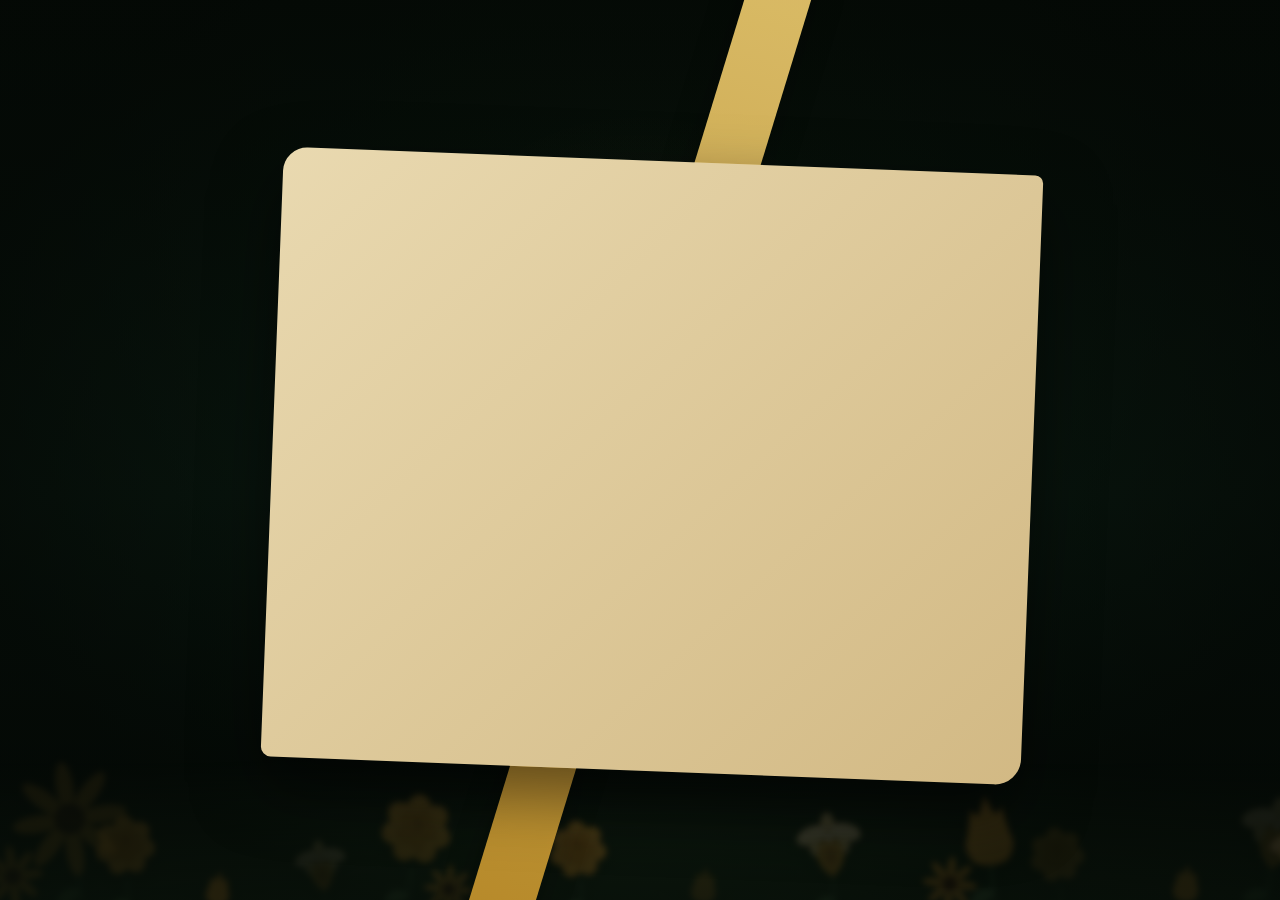
==== commit d894dc17: "Add files via upload" ====
--- a/tarjeta.html
+++ b/tarjeta.html
@@ -36,26 +36,27 @@
       <circle cx="108" cy="106" r="3" fill="#9b6529" opacity=".8"/>
     </g>
 
-    <g id="flor-margarita">
+    <g id="flor-rosa">
       <path d="M100 176 C95 215 103 250 100 302" fill="none" stroke="#315c35" stroke-width="7" stroke-linecap="round"/>
       <path d="M100 224 C79 211 59 222 53 244 C76 252 94 243 100 224Z" fill="#4f824c"/>
       <path d="M100 260 C121 247 140 259 147 280 C124 286 107 276 100 260Z" fill="#477845"/>
-      <g fill="#fff8e8" stroke="#d7c7a5" stroke-width="1">
-        <ellipse cx="100" cy="49" rx="10" ry="47"/>
-        <ellipse cx="100" cy="49" rx="10" ry="47" transform="rotate(30 100 100)"/>
-        <ellipse cx="100" cy="49" rx="10" ry="47" transform="rotate(60 100 100)"/>
-        <ellipse cx="100" cy="49" rx="10" ry="47" transform="rotate(90 100 100)"/>
-        <ellipse cx="100" cy="49" rx="10" ry="47" transform="rotate(120 100 100)"/>
-        <ellipse cx="100" cy="49" rx="10" ry="47" transform="rotate(150 100 100)"/>
-        <ellipse cx="100" cy="49" rx="10" ry="47" transform="rotate(180 100 100)"/>
-        <ellipse cx="100" cy="49" rx="10" ry="47" transform="rotate(210 100 100)"/>
-        <ellipse cx="100" cy="49" rx="10" ry="47" transform="rotate(240 100 100)"/>
-        <ellipse cx="100" cy="49" rx="10" ry="47" transform="rotate(270 100 100)"/>
-        <ellipse cx="100" cy="49" rx="10" ry="47" transform="rotate(300 100 100)"/>
-        <ellipse cx="100" cy="49" rx="10" ry="47" transform="rotate(330 100 100)"/>
+      <g fill="var(--yellow)" stroke="#a66a17" stroke-width="1.4">
+        <ellipse cx="100" cy="66" rx="25" ry="33" transform="rotate(0 100 100)"/>
+        <ellipse cx="100" cy="66" rx="25" ry="33" transform="rotate(51 100 100)"/>
+        <ellipse cx="100" cy="66" rx="25" ry="33" transform="rotate(102 100 100)"/>
+        <ellipse cx="100" cy="66" rx="25" ry="33" transform="rotate(153 100 100)"/>
+        <ellipse cx="100" cy="66" rx="25" ry="33" transform="rotate(204 100 100)"/>
+        <ellipse cx="100" cy="66" rx="25" ry="33" transform="rotate(255 100 100)"/>
+        <ellipse cx="100" cy="66" rx="25" ry="33" transform="rotate(306 100 100)"/>
       </g>
-      <circle cx="100" cy="100" r="21" fill="#d89b28"/>
-      <circle cx="100" cy="100" r="15" fill="#b87920"/>
+      <g fill="#d99420" stroke="#a66a17" stroke-width="1.2">
+        <ellipse cx="100" cy="80" rx="15" ry="19" transform="rotate(25 100 100)"/>
+        <ellipse cx="100" cy="80" rx="15" ry="19" transform="rotate(97 100 100)"/>
+        <ellipse cx="100" cy="80" rx="15" ry="19" transform="rotate(169 100 100)"/>
+        <ellipse cx="100" cy="80" rx="15" ry="19" transform="rotate(241 100 100)"/>
+        <ellipse cx="100" cy="80" rx="15" ry="19" transform="rotate(313 100 100)"/>
+      </g>
+      <path d="M100,100 C108,96 110,87 103,83 C98,81 93,84 94,90" fill="none" stroke="#8a4f14" stroke-width="2.4" stroke-linecap="round"/>
     </g>
 
     <!-- Tulipán: copa cerrada de una sola pieza, con una copa de 3 puntas suaves arriba -->
@@ -80,14 +81,31 @@
       <ellipse cx="134" cy="90" rx="34" ry="19" transform="rotate(16 134 90)" fill="#f7e3a8" stroke="#a66a17" stroke-width="1.4"/>
       <ellipse cx="76" cy="122" rx="15" ry="23" transform="rotate(-38 76 122)" fill="#f3d98a" stroke="#a66a17" stroke-width="1.3"/>
       <ellipse cx="124" cy="122" rx="15" ry="23" transform="rotate(38 124 122)" fill="#f3d98a" stroke="#a66a17" stroke-width="1.3"/>
-      <path d="M100 98 C88 100 79 110 76 124 C73 140 80 156 100 160 C120 156 127 140 124 124 C121 110 112 100 100 98Z"
+      <path d="M100 98 C86 101 76 113 73 128 C70 148 82 168 100 180 C118 168 130 148 127 128 C124 113 114 101 100 98Z"
         fill="var(--yellow)" stroke="#a66a17" stroke-width="1.6"/>
-      <path d="M100 112 C93 116 88 126 91 134 C94 142 100 146 100 146 C100 146 106 142 109 134 C112 126 107 116 100 112Z"
+      <path d="M100 114 C92 119 86 131 89 141 C92 151 100 156 100 156 C100 156 108 151 111 141 C114 131 108 119 100 114Z"
         fill="#c9862a" stroke="#a66a17" stroke-width="1"/>
-      <circle cx="91" cy="126" r="2.2" fill="#8a4f14"/>
-      <circle cx="100" cy="132" r="2.2" fill="#8a4f14"/>
-      <circle cx="109" cy="126" r="2.2" fill="#8a4f14"/>
+      <circle cx="90" cy="138" r="2.4" fill="#8a4f14"/>
+      <circle cx="100" cy="145" r="2.4" fill="#8a4f14"/>
+      <circle cx="110" cy="138" r="2.4" fill="#8a4f14"/>
       <ellipse cx="100" cy="99" rx="7.5" ry="9" fill="#fff3d0" stroke="#a66a17" stroke-width="1"/>
+    </g>
+
+    <!-- Adornos reutilizables de la tarjeta -->
+    <g id="corner-flourish">
+      <path d="M6,74 C6,40 6,6 40,6" fill="none" stroke="#a66a17" stroke-width="2" stroke-linecap="round"/>
+      <path d="M16,74 C16,46 16,16 40,16" fill="none" stroke="#a66a17" stroke-width="1.2" opacity=".55" stroke-linecap="round"/>
+      <path d="M40,6 C50,6 55,11 55,18 C55,24 50,27 45,25" fill="none" stroke="#a66a17" stroke-width="1.6" stroke-linecap="round"/>
+      <circle cx="6" cy="74" r="3" fill="#a66a17"/>
+    </g>
+    <g id="ornament-divider">
+      <line x1="2" y1="13" x2="94" y2="13" stroke="#a66a17" stroke-width="1.4" stroke-linecap="round"/>
+      <line x1="126" y1="13" x2="218" y2="13" stroke="#a66a17" stroke-width="1.4" stroke-linecap="round"/>
+      <path transform="translate(110,6) scale(0.85)" d="M0,4 C-4,-2 -10,-2 -10,3 C-10,8 -4,10 0,14 C4,10 10,8 10,3 C10,-2 4,-2 0,4Z" fill="#a66a17"/>
+    </g>
+    <g id="ornament-flourish">
+      <path d="M2,10 C15,10 15,3 30,3 C45,3 45,10 58,10" fill="none" stroke="#a66a17" stroke-width="1.6" stroke-linecap="round"/>
+      <circle cx="30" cy="10" r="2.6" fill="#a66a17"/>
     </g>
   </defs>
 </svg>
@@ -95,17 +113,37 @@
 <main class="tarjeta-page">
   <div class="flower-meadow" id="flower-meadow" aria-hidden="true"></div>
 
+  <div class="card-stack">
   <div class="card card-pending" id="card">
     <div class="petals-layer" id="petals"></div>
+
+    <svg class="card-corner tl" viewBox="0 0 80 80" aria-hidden="true"><use href="#corner-flourish"></use></svg>
+    <svg class="card-corner tr" viewBox="0 0 80 80" aria-hidden="true"><use href="#corner-flourish"></use></svg>
+    <svg class="card-corner bl" viewBox="0 0 80 80" aria-hidden="true"><use href="#corner-flourish"></use></svg>
+    <svg class="card-corner br" viewBox="0 0 80 80" aria-hidden="true"><use href="#corner-flourish"></use></svg>
+
+    <div class="card-spray tl" aria-hidden="true">
+      <svg viewBox="0 0 200 320"><use href="#flor-girasol" id="spray-tl-use"></use></svg>
+    </div>
+    <div class="card-spray br" aria-hidden="true">
+      <svg viewBox="0 0 200 320"><use href="#flor-girasol" id="spray-br-use"></use></svg>
+    </div>
+
     <div class="card-flower">
       <svg viewBox="0 0 200 320" aria-hidden="true"><use href="#flor-girasol" id="flower-use"></use></svg>
     </div>
+
+    <svg class="ornament-divider" viewBox="0 0 220 26" aria-hidden="true"><use href="#ornament-divider"></use></svg>
+    <p class="card-to">Para <span id="c-to">ti</span></p>
+    <svg class="ornament-divider" viewBox="0 0 220 26" aria-hidden="true"><use href="#ornament-divider"></use></svg>
+
+    <p class="card-msg" id="c-msg">Hoy es un buen día para regalar flores amarillas.</p>
+
     <div class="card-ornament" aria-hidden="true">
-      <svg viewBox="0 0 60 20"><path d="M2,10 C15,10 15,3 30,3 C45,3 45,10 58,10" fill="none" stroke="#a66a17" stroke-width="1.6" stroke-linecap="round"/><circle cx="30" cy="10" r="2.6" fill="#a66a17"/></svg>
+      <svg viewBox="0 0 60 20"><use href="#ornament-flourish"></use></svg>
     </div>
-    <p class="card-to">Para <span id="c-to">ti</span></p>
-    <p class="card-msg" id="c-msg">Hoy es un buen día para regalar flores amarillas.</p>
     <p class="card-from" id="c-from"></p>
+  </div>
   </div>
 </main>
 
--- a/styles.css
+++ b/styles.css
@@ -174,18 +174,38 @@
 }
 .card > *{ position: relative; z-index: 2; }
 .card .petals-layer{ position: absolute; inset: 0; z-index: 3; overflow: hidden; pointer-events: none; }
+
+.card-corner{ position: absolute; width: 58px; height: 58px; opacity: .65; z-index: 2; }
+.card-corner.tl{ top: 12px; left: 12px; }
+.card-corner.tr{ top: 12px; right: 12px; transform: scaleX(-1); }
+.card-corner.bl{ bottom: 12px; left: 12px; transform: scaleY(-1); }
+.card-corner.br{ bottom: 12px; right: 12px; transform: scale(-1,-1); }
+
+.card-spray{
+  position: absolute; z-index: 3; width: 150px; pointer-events: none;
+  filter: drop-shadow(0 12px 18px rgba(0,0,0,.4));
+}
+.card-spray svg{ width: 100%; height: auto; }
+.card-spray.tl{ top: -44px; left: -40px; transform: rotate(-28deg); }
+.card-spray.br{ bottom: -48px; right: -36px; transform: rotate(156deg); }
+
+.ornament-divider{ display: block; width: 200px; max-width: 78%; height: auto; margin: 0 auto; opacity: .85; }
+.card-to{ margin: 14px 0; }
+.card-flower + .ornament-divider{ margin-top: 2px; margin-bottom: 12px; }
+.card-to + .ornament-divider{ margin-top: 2px; margin-bottom: 18px; }
+
 .card-ornament{
-  width: 34px; height: 12px; margin: 0 auto 12px;
+  width: 34px; height: 12px; margin: 4px auto 12px;
   opacity: .6;
 }
 .card-ornament svg{ width: 100%; height: 100%; }
-.card-flower{ width: 122px; margin: 0 auto 16px; filter: drop-shadow(0 10px 12px rgba(113,68,18,.22)); }
+.card-flower{ width: 122px; margin: 0 auto 4px; filter: drop-shadow(0 10px 12px rgba(113,68,18,.22)); }
 .card-flower svg{ width: 100%; height: auto; }
-.card-to{ font-family: 'Fraunces', serif; font-size: 1.42rem; color: #694617; margin-bottom: 14px; }
+.card-to{ font-family: 'Fraunces', serif; font-size: 1.42rem; color: #694617; }
 .card-msg{
   font-family: 'Fraunces', serif; font-style: italic;
   font-size: 1.2rem; line-height: 1.6;
-  max-width: 38ch; margin: 0 auto 20px; white-space: pre-wrap;
+  max-width: 38ch; margin: 4px auto 20px; white-space: pre-wrap;
 }
 .card-from{ color: var(--ink-soft); font-size: 1rem; }
 
@@ -288,17 +308,54 @@
   display: flex; align-items: center; justify-content: center;
   padding: 40px 20px;
   background:
-    radial-gradient(circle at 50% 40%, rgba(255,211,102,.09), transparent 30%),
-    linear-gradient(180deg, #0d1c12 0%, #102518 55%, #0a1710 100%);
+    radial-gradient(circle at 50% 40%, rgba(255,211,102,.06), transparent 30%),
+    linear-gradient(180deg, #060d07 0%, #0a1810 55%, #050a06 100%);
+}
+/* Oscurece y desenfoca todo detrás de la tarjeta para que sea el único enfoque */
+.tarjeta-page::before{
+  content: "";
+  position: absolute; inset: 0; z-index: 2; pointer-events: none;
+  background: radial-gradient(ellipse at 50% 46%, transparent 22%, rgba(3,7,4,.72) 76%);
+}
+
+.card-stack{ position: relative; width: min(94vw, 760px); z-index: 5; }
+.card-stack::before{
+  content: "";
+  position: absolute;
+  inset: 16px -12px -16px 12px;
+  background: linear-gradient(135deg, #e9d9b0, #d2b984);
+  border-radius: 24px 8px 26px 10px;
+  transform: rotate(2.2deg);
+  box-shadow: 0 28px 65px rgba(0,0,0,.5);
+  z-index: -1;
+}
+.card-stack::after{
+  content: "";
+  position: absolute;
+  width: 64px; height: 170%;
+  top: -35%; left: 50%;
+  background: linear-gradient(180deg, #f1cf72, #c9962c);
+  transform: translateX(-50%) rotate(17deg);
+  opacity: .9;
+  z-index: -2;
+  box-shadow: 0 14px 34px rgba(0,0,0,.35);
 }
 .tarjeta-page .card{
-  width: min(92vw, 620px);
-  z-index: 5;
+  width: 100%;
+  padding: 74px 58px 58px;
   box-shadow:
     0 35px 90px rgba(0,0,0,.55),
     0 0 0 1px rgba(255,218,133,.09),
     inset 0 1px rgba(255,255,255,.65);
 }
+.tarjeta-page .card-flower{ width: 150px; }
+.tarjeta-page .card-to{ font-size: 1.75rem; }
+.tarjeta-page .card-msg{ font-size: 1.36rem; max-width: 34ch; }
+.tarjeta-page .ornament-divider{ width: 240px; }
+.tarjeta-page .card-corner{ width: 70px; height: 70px; }
+.tarjeta-page .card-spray{ width: 190px; }
+.tarjeta-page .card-spray.tl{ top: -56px; left: -50px; }
+.tarjeta-page .card-spray.br{ bottom: -60px; right: -46px; }
 .card.card-pending{ opacity: 0; transform: translateY(24px) scale(.94) rotate(-1deg); }
 .card.card-reveal{ animation: card-in .95s cubic-bezier(.18,.9,.25,1) forwards; }
 @keyframes card-in{
@@ -315,6 +372,7 @@
   height: 46vh; min-height: 260px; max-height: 430px;
   pointer-events: none;
   overflow: hidden;
+  filter: blur(3px) brightness(.6) saturate(.9);
   mask-image: linear-gradient(to top, black 0%, black 55%, transparent 100%);
   -webkit-mask-image: linear-gradient(to top, black 0%, black 55%, transparent 100%);
 }
@@ -366,6 +424,17 @@
   .form-actions{ flex-direction: column; }
   .flower-meadow{ height: 34vh; min-height: 200px; }
   .meadow-flower{ bottom: -30px; }
+  .tarjeta-page .card{ padding: 52px 26px 40px; }
+  .tarjeta-page .card-flower{ width: 105px; }
+  .tarjeta-page .card-to{ font-size: 1.4rem; }
+  .tarjeta-page .card-msg{ font-size: 1.08rem; max-width: 26ch; }
+  .tarjeta-page .ornament-divider{ width: 170px; }
+  .tarjeta-page .card-corner{ width: 44px; height: 44px; }
+  .tarjeta-page .card-spray{ width: 110px; }
+  .tarjeta-page .card-spray.tl{ top: -30px; left: -26px; }
+  .tarjeta-page .card-spray.br{ bottom: -34px; right: -24px; }
+  .card-stack::before{ inset: 10px -8px -10px 8px; }
+  .card-stack::after{ width: 40px; }
 }
 
 /* ---------- MOVIMIENTO REDUCIDO ---------- */
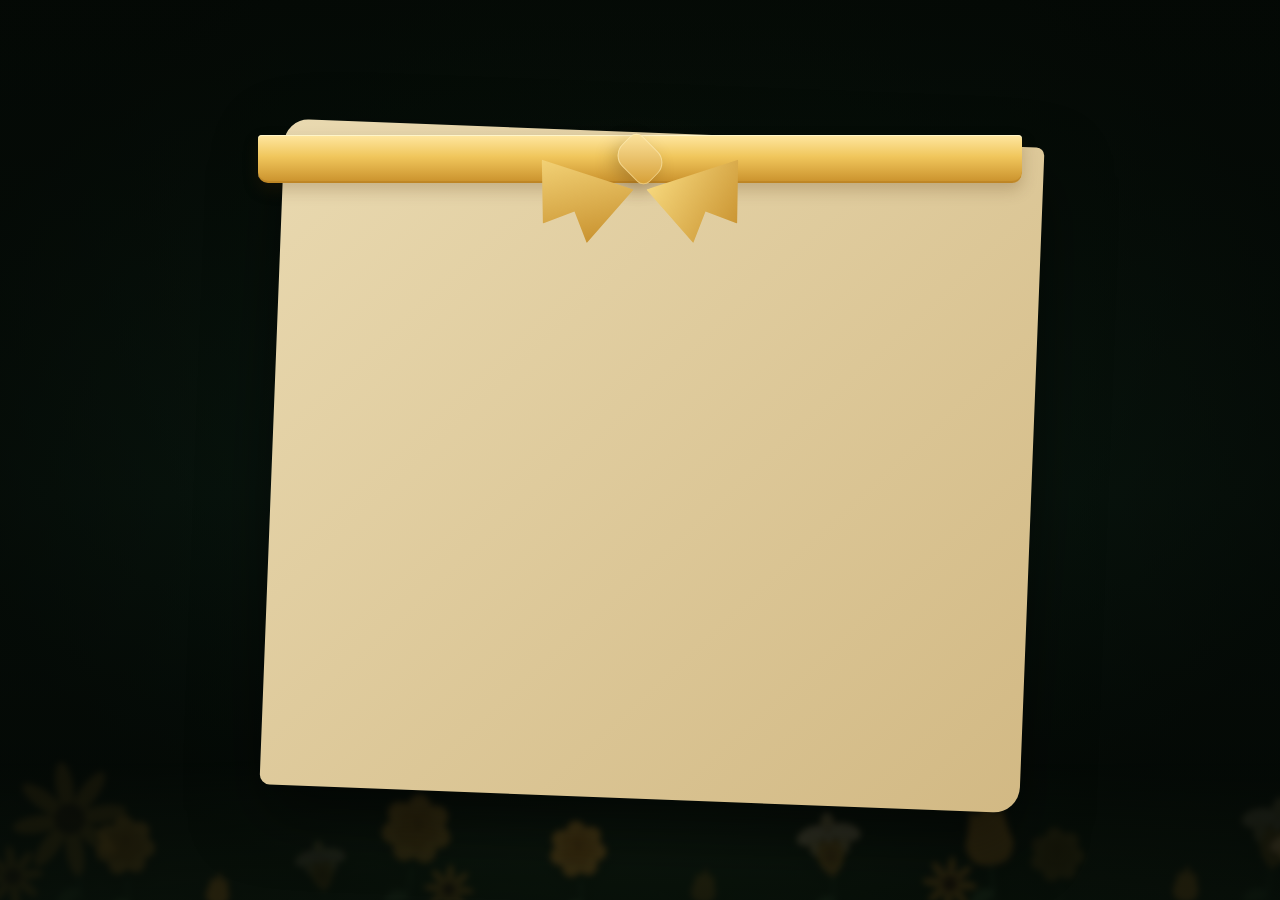
==== commit 3be8d1c0: "Add files via upload" ====
--- a/tarjeta.html
+++ b/tarjeta.html
@@ -114,6 +114,12 @@
   <div class="flower-meadow" id="flower-meadow" aria-hidden="true"></div>
 
   <div class="card-stack">
+  <div class="card-ribbon" aria-hidden="true">
+    <span class="ribbon-band"></span>
+    <span class="ribbon-knot"></span>
+    <span class="ribbon-tail ribbon-tail-left"></span>
+    <span class="ribbon-tail ribbon-tail-right"></span>
+  </div>
   <div class="card card-pending" id="card">
     <div class="petals-layer" id="petals"></div>
 
@@ -143,8 +149,27 @@
       <svg viewBox="0 0 60 20"><use href="#ornament-flourish"></use></svg>
     </div>
     <p class="card-from" id="c-from"></p>
+
+    <div class="card-actions" id="card-actions">
+      <button class="card-action primary" id="continue-btn" type="button">
+        Continuar <span aria-hidden="true">→</span>
+      </button>
+      <button class="card-action secondary" id="download-btn" type="button">
+        Descargar carta
+      </button>
+    </div>
   </div>
   </div>
+  <section class="surprise-screen" id="surprise-screen" aria-hidden="true">
+    <div class="surprise-glow"></div>
+    <div class="surprise-content">
+      <div class="surprise-flower">✿</div>
+      <p class="surprise-eyebrow">Y ahora...</p>
+      <h1>Mira detrás del monitor.</h1>
+      <p class="surprise-text">Hay algo esperándote ahí. 🌻</p>
+      <div class="surprise-sparkles" aria-hidden="true">✦　✧　✦</div>
+    </div>
+  </section>
 </main>
 
 <script src="tarjeta.js"></script>
--- a/styles.css
+++ b/styles.css
@@ -329,17 +329,65 @@
   box-shadow: 0 28px 65px rgba(0,0,0,.5);
   z-index: -1;
 }
-.card-stack::after{
-  content: "";
-  position: absolute;
-  width: 64px; height: 170%;
-  top: -35%; left: 50%;
-  background: linear-gradient(180deg, #f1cf72, #c9962c);
-  transform: translateX(-50%) rotate(17deg);
-  opacity: .9;
-  z-index: -2;
-  box-shadow: 0 14px 34px rgba(0,0,0,.35);
-}
+.card-stack::after{ content: none; }
+
+/* Listón de regalo: banda ancha sobre el borde superior, nudo y colas */
+.card-ribbon{
+  position:absolute;
+  top: 18px;
+  left: -2px;
+  right: -2px;
+  height: 92px;
+  z-index: 8;
+  pointer-events:none;
+}
+.ribbon-band{
+  position:absolute;
+  top: 0;
+  left: 0;
+  right: 0;
+  height: 48px;
+  background:
+    linear-gradient(180deg,
+      #ffe7a1 0%,
+      #f0c65c 45%,
+      #c9902b 100%);
+  box-shadow:
+    inset 0 1px 0 rgba(255,249,210,.8),
+    inset 0 -2px 0 rgba(145,91,16,.22),
+    0 7px 16px rgba(77,45,9,.22);
+  border-radius: 4px 4px 10px 10px;
+}
+.ribbon-knot{
+  position:absolute;
+  top: 24px;
+  left:50%;
+  width: 46px;
+  height: 36px;
+  transform: translate(-50%,-50%) rotate(45deg);
+  border-radius: 9px 16px 9px 16px;
+  background: linear-gradient(135deg,#ffe8a5,#d39a2f);
+  box-shadow: 0 8px 18px rgba(82,49,12,.28), inset 0 0 0 1px rgba(255,246,201,.45);
+}
+.ribbon-tail{
+  position:absolute;
+  top: 32px;
+  width: 96px;
+  height: 68px;
+  background: linear-gradient(145deg,#f6d77c,#c48b27);
+  filter: drop-shadow(0 8px 8px rgba(77,45,9,.2));
+}
+.ribbon-tail-left{
+  left: calc(50% - 112px);
+  transform: rotate(24deg);
+  clip-path: polygon(0 15%,100% 0,78% 100%,53% 65%,28% 100%);
+}
+.ribbon-tail-right{
+  right: calc(50% - 112px);
+  transform: rotate(-24deg);
+  clip-path: polygon(0 0,100% 15%,72% 100%,47% 65%,22% 100%);
+}
+
 .tarjeta-page .card{
   width: 100%;
   padding: 74px 58px 58px;
@@ -408,6 +456,117 @@
   25%     { margin-left: 9px;  transform: rotate(calc(var(--flower-rot) + 5deg)); }
   50%     { margin-left: 17px; transform: rotate(calc(var(--flower-rot) + 8deg)); }
   75%     { margin-left: 6px;  transform: rotate(calc(var(--flower-rot) + 2deg)); }
+}
+
+
+.card-actions{
+  position:relative;
+  z-index:12;
+  display:flex;
+  justify-content:center;
+  align-items:center;
+  gap:12px;
+  flex-wrap:wrap;
+  margin:26px auto 0;
+}
+.card-action{
+  border:0;
+  border-radius:999px;
+  padding:13px 22px;
+  font-family:'Karla',sans-serif;
+  font-weight:700;
+  font-size:.95rem;
+  cursor:pointer;
+  transition:transform .2s ease, box-shadow .2s ease, background .2s ease;
+}
+.card-action:hover{ transform:translateY(-3px); }
+.card-action.primary{
+  color:#fff8df;
+  background:linear-gradient(135deg,#8c5a16,#c38a28);
+  box-shadow:0 10px 22px rgba(109,65,13,.24);
+}
+.card-action.secondary{
+  color:#6d491b;
+  background:rgba(255,250,229,.72);
+  border:1px solid rgba(157,103,28,.28);
+}
+.card-action:focus-visible{ outline:3px solid rgba(255,214,110,.65); outline-offset:3px; }
+
+.card-stack.is-flying{
+  animation:card-fly-away 1.35s cubic-bezier(.65,0,.9,.35) forwards;
+}
+.card-stack.is-flying .card-ribbon{ opacity:0; }
+@keyframes card-fly-away{
+  0%{ transform:translate3d(0,0,0) rotate(0deg) scale(1); opacity:1; }
+  38%{ transform:translate3d(-15px,-38px,0) rotate(-4deg) scale(1.03); opacity:1; }
+  100%{ transform:translate3d(0,-120vh,0) rotate(18deg) scale(.45); opacity:0; }
+}
+
+.surprise-screen{
+  position:absolute;
+  inset:0;
+  z-index:10;
+  display:flex;
+  align-items:center;
+  justify-content:center;
+  padding:30px;
+  text-align:center;
+  opacity:0;
+  visibility:hidden;
+  background:
+    radial-gradient(circle at 50% 46%,rgba(255,211,102,.15),transparent 24%),
+    linear-gradient(180deg,rgba(4,12,6,.25),rgba(5,12,7,.92));
+  transition:opacity .7s ease, visibility .7s ease;
+}
+.surprise-screen.is-visible{ opacity:1; visibility:visible; }
+.surprise-content{
+  position:relative;
+  max-width:720px;
+  transform:translateY(24px) scale(.94);
+  transition:transform 1s cubic-bezier(.18,.9,.25,1);
+}
+.surprise-screen.is-visible .surprise-content{ transform:translateY(0) scale(1); }
+.surprise-eyebrow{
+  margin:0 0 10px;
+  color:#f0c65d;
+  text-transform:uppercase;
+  letter-spacing:.24em;
+  font-size:.8rem;
+  font-weight:700;
+}
+.surprise-content h1{
+  margin:0;
+  color:#fff4d2;
+  font-family:'Fraunces',serif;
+  font-size:clamp(2.3rem,7vw,5.2rem);
+  line-height:1.02;
+  text-shadow:0 8px 35px rgba(0,0,0,.4);
+}
+.surprise-text{
+  margin:20px 0 0;
+  color:rgba(250,244,224,.86);
+  font-family:'Fraunces',serif;
+  font-style:italic;
+  font-size:clamp(1.15rem,3vw,1.55rem);
+}
+.surprise-flower{
+  margin:0 auto 16px;
+  width:74px;height:74px;
+  display:grid;place-items:center;
+  color:#f4c64e;
+  font-size:3.6rem;
+  filter:drop-shadow(0 0 20px rgba(244,198,78,.28));
+  animation:surprise-bloom 1.8s ease-in-out infinite;
+}
+@keyframes surprise-bloom{
+  0%,100%{transform:scale(.92) rotate(-4deg)}
+  50%{transform:scale(1.08) rotate(4deg)}
+}
+.surprise-sparkles{
+  margin-top:28px;
+  color:#e7b63f;
+  opacity:.75;
+  letter-spacing:.3em;
 }
 
 /* ---------- RESPONSIVE ---------- */
@@ -434,7 +593,12 @@
   .tarjeta-page .card-spray.tl{ top: -30px; left: -26px; }
   .tarjeta-page .card-spray.br{ bottom: -34px; right: -24px; }
   .card-stack::before{ inset: 10px -8px -10px 8px; }
-  .card-stack::after{ width: 40px; }
+  .card-ribbon{ top:12px; height:72px; }
+  .ribbon-band{ height:38px; }
+  .ribbon-tail{ width:66px; height:48px; top:26px; }
+  .ribbon-tail-left{ left:calc(50% - 78px); }
+  .ribbon-tail-right{ right:calc(50% - 78px); }
+  .ribbon-knot{ width:34px;height:28px; top:19px; }
 }
 
 /* ---------- MOVIMIENTO REDUCIDO ---------- */
@@ -449,3 +613,19 @@
   .flower-meadow{ opacity: .55; }
   .meadow-flower{ animation: none !important; transform: rotate(var(--flower-rot)) !important; }
 }
+
+@media print{
+  @page{ size:auto; margin:12mm; }
+  body{ background:#fff !important; }
+  .tarjeta-page{ min-height:auto; padding:0; background:#fff; overflow:visible; }
+  .tarjeta-page::before,.flower-meadow,.card-ribbon,.card-actions,.surprise-screen{ display:none !important; }
+  .card-stack{ width:100%; }
+  .card-stack::before{ box-shadow:none; }
+  .tarjeta-page .card{
+    opacity:1 !important;
+    transform:none !important;
+    animation:none !important;
+    box-shadow:none;
+    break-inside:avoid;
+  }
+}
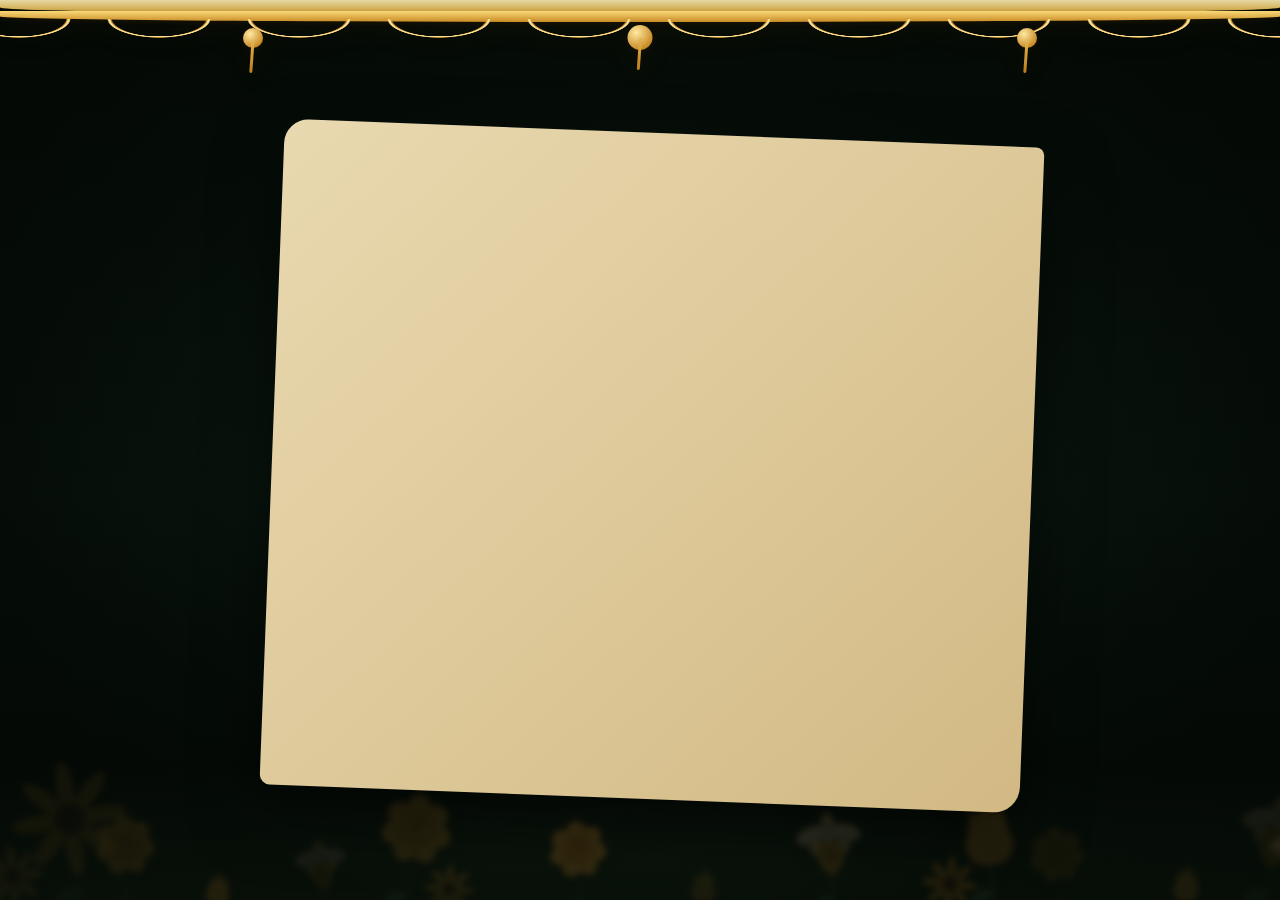
==== commit 8b417e25: "Add files via upload" ====
--- a/tarjeta.html
+++ b/tarjeta.html
@@ -111,15 +111,17 @@
 </svg>
 
 <main class="tarjeta-page">
+  <div class="page-ribbon" aria-hidden="true">
+    <span class="page-ribbon-line page-ribbon-line-back"></span>
+    <span class="page-ribbon-line page-ribbon-line-main"></span>
+    <span class="page-ribbon-scallops"></span>
+    <span class="page-ribbon-knot page-ribbon-knot-left"></span>
+    <span class="page-ribbon-knot page-ribbon-knot-center"></span>
+    <span class="page-ribbon-knot page-ribbon-knot-right"></span>
+  </div>
   <div class="flower-meadow" id="flower-meadow" aria-hidden="true"></div>
 
   <div class="card-stack">
-  <div class="card-ribbon" aria-hidden="true">
-    <span class="ribbon-band"></span>
-    <span class="ribbon-knot"></span>
-    <span class="ribbon-tail ribbon-tail-left"></span>
-    <span class="ribbon-tail ribbon-tail-right"></span>
-  </div>
   <div class="card card-pending" id="card">
     <div class="petals-layer" id="petals"></div>
 
--- a/styles.css
+++ b/styles.css
@@ -331,62 +331,72 @@
 }
 .card-stack::after{ content: none; }
 
-/* Listón de regalo: banda ancha sobre el borde superior, nudo y colas */
-.card-ribbon{
+/* Cintillos decorativos de la página: sustituyen el listón de la tarjeta */
+.page-ribbon{
   position:absolute;
-  top: 18px;
-  left: -2px;
-  right: -2px;
-  height: 92px;
-  z-index: 8;
+  top:0; left:0; right:0;
+  height:82px;
+  z-index:8;
   pointer-events:none;
-}
-.ribbon-band{
+  overflow:hidden;
+  filter: drop-shadow(0 7px 10px rgba(62,39,8,.14));
+}
+.page-ribbon-line{
   position:absolute;
-  top: 0;
-  left: 0;
-  right: 0;
-  height: 48px;
+  left:0; right:0;
+  border-radius:0 0 50% 50%;
+}
+.page-ribbon-line-back{
+  top:0;
+  height:15px;
+  background:linear-gradient(180deg,#fff0b7 0%,#e7b94f 72%,#b8781e 100%);
+  opacity:.9;
+}
+.page-ribbon-line-main{
+  top:11px;
+  height:11px;
+  background:linear-gradient(180deg,#f9d978,#c98b25);
+  box-shadow:0 2px 5px rgba(68,40,8,.22);
+}
+.page-ribbon-scallops{
+  position:absolute;
+  top:18px; left:-4%;
+  width:108%;
+  height:42px;
   background:
-    linear-gradient(180deg,
-      #ffe7a1 0%,
-      #f0c65c 45%,
-      #c9902b 100%);
-  box-shadow:
-    inset 0 1px 0 rgba(255,249,210,.8),
-    inset 0 -2px 0 rgba(145,91,16,.22),
-    0 7px 16px rgba(77,45,9,.22);
-  border-radius: 4px 4px 10px 10px;
-}
-.ribbon-knot{
+    radial-gradient(70px 27px at 50% 0%, transparent 67%, #d29a32 69% 72%, transparent 74%) 0 0 / 140px 42px repeat-x;
+  opacity:.98;
+}
+.page-ribbon-scallops::after{
+  content:"";
   position:absolute;
-  top: 24px;
-  left:50%;
-  width: 46px;
-  height: 36px;
-  transform: translate(-50%,-50%) rotate(45deg);
-  border-radius: 9px 16px 9px 16px;
-  background: linear-gradient(135deg,#ffe8a5,#d39a2f);
-  box-shadow: 0 8px 18px rgba(82,49,12,.28), inset 0 0 0 1px rgba(255,246,201,.45);
-}
-.ribbon-tail{
+  inset:0;
+  background:
+    radial-gradient(70px 25px at 50% 0%, transparent 69%, rgba(255,232,161,.95) 70% 72%, transparent 74%) 0 2px / 140px 42px repeat-x;
+  transform:translateY(-1px);
+}
+.page-ribbon-knot{
   position:absolute;
-  top: 32px;
-  width: 96px;
-  height: 68px;
-  background: linear-gradient(145deg,#f6d77c,#c48b27);
-  filter: drop-shadow(0 8px 8px rgba(77,45,9,.2));
-}
-.ribbon-tail-left{
-  left: calc(50% - 112px);
-  transform: rotate(24deg);
-  clip-path: polygon(0 15%,100% 0,78% 100%,53% 65%,28% 100%);
-}
-.ribbon-tail-right{
-  right: calc(50% - 112px);
-  transform: rotate(-24deg);
-  clip-path: polygon(0 0,100% 15%,72% 100%,47% 65%,22% 100%);
-}
+  top:28px;
+  width:20px; height:20px;
+  border-radius:50%;
+  background:radial-gradient(circle at 35% 30%,#ffe8a1,#c98b25 72%);
+  box-shadow:0 2px 7px rgba(65,39,8,.2);
+}
+.page-ribbon-knot::after{
+  content:"";
+  position:absolute;
+  left:50%; top:13px;
+  width:3px; height:32px;
+  transform:translateX(-50%) rotate(4deg);
+  transform-origin:top center;
+  background:linear-gradient(180deg,#e4b44d,#bd7d1e);
+  border-radius:999px;
+}
+.page-ribbon-knot-left{ left:19%; }
+.page-ribbon-knot-center{ left:50%; transform:translateX(-50%); width:25px; height:25px; top:25px; }
+.page-ribbon-knot-right{ right:19%; }
+
 
 .tarjeta-page .card{
   width: 100%;
@@ -593,12 +603,16 @@
   .tarjeta-page .card-spray.tl{ top: -30px; left: -26px; }
   .tarjeta-page .card-spray.br{ bottom: -34px; right: -24px; }
   .card-stack::before{ inset: 10px -8px -10px 8px; }
-  .card-ribbon{ top:12px; height:72px; }
-  .ribbon-band{ height:38px; }
-  .ribbon-tail{ width:66px; height:48px; top:26px; }
-  .ribbon-tail-left{ left:calc(50% - 78px); }
-  .ribbon-tail-right{ right:calc(50% - 78px); }
-  .ribbon-knot{ width:34px;height:28px; top:19px; }
+  .page-ribbon{ height:64px; }
+  .page-ribbon-line-back{ height:11px; }
+  .page-ribbon-line-main{ top:8px; height:8px; }
+  .page-ribbon-scallops{ top:14px; height:34px; background-size:105px 34px; background-position:0 0; }
+  .page-ribbon-scallops::after{ background-size:105px 34px; }
+  .page-ribbon-knot{ top:23px; width:15px; height:15px; }
+  .page-ribbon-knot::after{ top:10px; height:24px; width:2px; }
+  .page-ribbon-knot-left{ left:15%; }
+  .page-ribbon-knot-center{ top:21px; width:19px; height:19px; }
+  .page-ribbon-knot-right{ right:15%; }
 }
 
 /* ---------- MOVIMIENTO REDUCIDO ---------- */
@@ -618,7 +632,7 @@
   @page{ size:auto; margin:12mm; }
   body{ background:#fff !important; }
   .tarjeta-page{ min-height:auto; padding:0; background:#fff; overflow:visible; }
-  .tarjeta-page::before,.flower-meadow,.card-ribbon,.card-actions,.surprise-screen{ display:none !important; }
+  .tarjeta-page::before,.flower-meadow,.page-ribbon,.card-actions,.surprise-screen{ display:none !important; }
   .card-stack{ width:100%; }
   .card-stack::before{ box-shadow:none; }
   .tarjeta-page .card{
